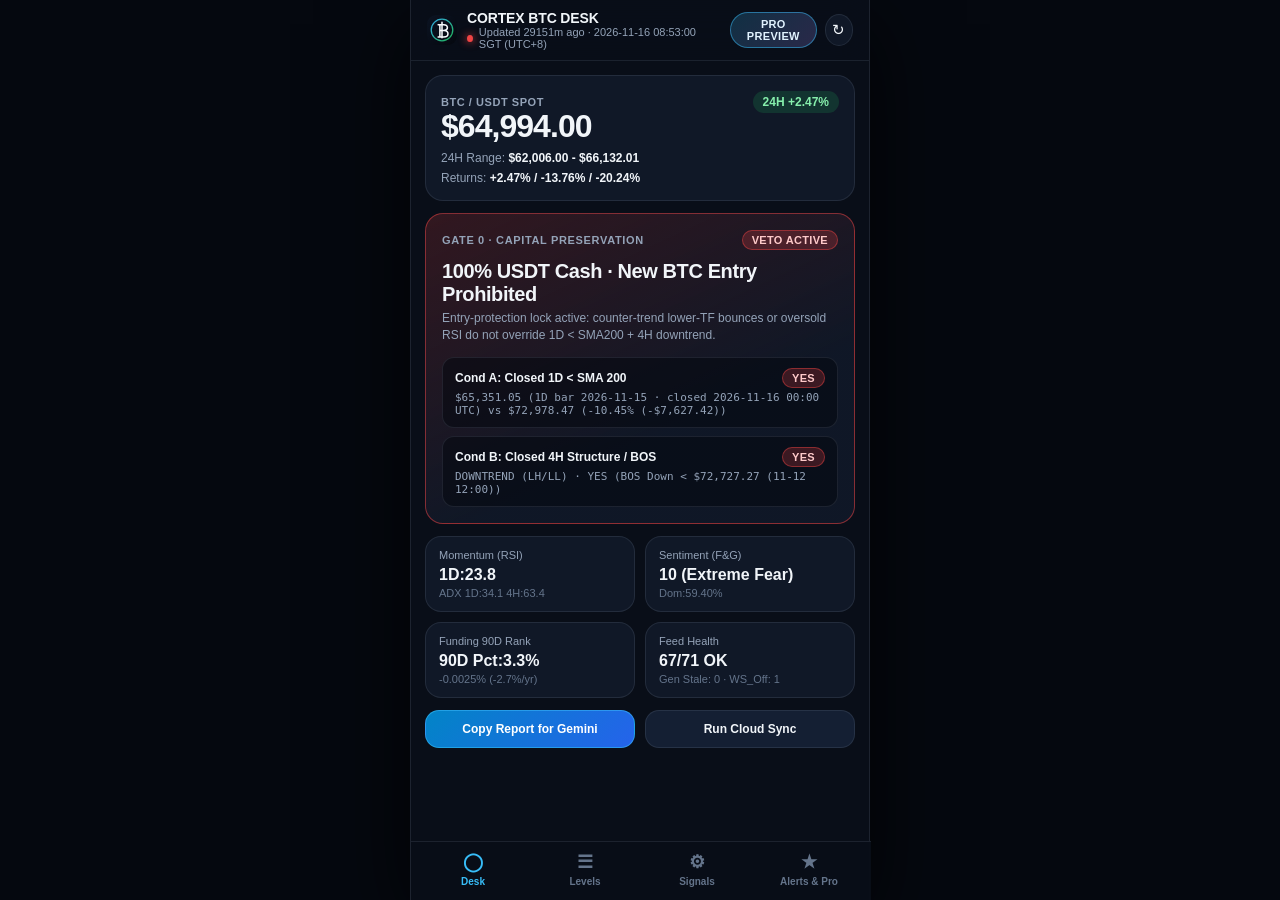
==== docs/app/index.html @ 7e6e9238 "feat(mobile-pwa): add CORTEX BTC DESK mobile PWA preview at /app/" ====
<!doctype html>
<html lang="en">
<head>
  <meta charset="utf-8">
  <meta name="viewport" content="width=device-width, initial-scale=1, viewport-fit=cover">
  <title>CORTEX BTC DESK — Mobile PWA</title>
  <meta name="theme-color" content="#070b12">
  <meta name="apple-mobile-web-app-capable" content="yes">
  <meta name="apple-mobile-web-app-status-bar-style" content="black-translucent">
  <meta name="apple-mobile-web-app-title" content="CORTEX BTC">
  <link rel="manifest" href="./manifest.json">
  <link rel="icon" type="image/svg+xml" href="./icon.svg">
  <link rel="apple-touch-icon" href="./icon.svg">
  <link rel="stylesheet" href="./styles.css">
</head>
<body>
  <div class="phone-shell">
    <header class="app-header">
      <div class="brand-wrap">
        <img class="brand-logo" src="./icon.svg" alt="CORTEX BTC">
        <div>
          <div class="brand-title">CORTEX BTC DESK</div>
          <div class="brand-sub">
            <span id="hdr-live-dot" class="live-dot"></span>
            <span id="hdr-age-text">Connecting to live snapshot…</span>
          </div>
        </div>
      </div>
      <div class="header-actions">
        <button id="tier-toggle-btn" class="tier-toggle is-pro" type="button" title="Toggle Free vs Pro UX">PRO PREVIEW</button>
        <button id="refresh-btn" class="icon-btn" type="button" aria-label="Refresh Snapshot">&#8635;</button>
      </div>
    </header>

    <main class="app-main">
      <section id="tab-desk" class="tab-view is-active"></section>
      <section id="tab-levels" class="tab-view"></section>
      <section id="tab-signals" class="tab-view"></section>
      <section id="tab-pro" class="tab-view"></section>
    </main>

    <nav class="bottom-nav" aria-label="Primary Navigation">
      <button class="nav-btn is-active" data-tab="desk" type="button">
        <span class="nav-ico">&#9711;</span>
        <span>Desk</span>
      </button>
      <button class="nav-btn" data-tab="levels" type="button">
        <span class="nav-ico">&#9776;</span>
        <span>Levels</span>
      </button>
      <button class="nav-btn" data-tab="signals" type="button">
        <span class="nav-ico">&#9881;</span>
        <span>Signals</span>
      </button>
      <button class="nav-btn" data-tab="pro" type="button">
        <span class="nav-ico">&#9733;</span>
        <span>Alerts &amp; Pro</span>
      </button>
    </nav>
  </div>

  <div id="paywall-modal" class="modal-backdrop" role="dialog" aria-modal="true" aria-label="CORTEX Pro Upgrade">
    <div class="paywall-sheet">
      <div class="sheet-handle"></div>
      <div style="display:flex;justify-content:space-between;align-items:center;">
        <span class="pill pill-cyan">CORTEX BTC PRO</span>
        <button id="close-paywall-btn" class="icon-btn" type="button" aria-label="Close">&times;</button>
      </div>
      <h2 style="margin:10px 0 4px;font-size:20px;">Institutional Spot Discipline</h2>
      <div style="font-size:12px;color:var(--muted);line-height:1.45;">
        Full 71-metric telemetry, 500-bar S/R zones, 6-tier liquidation pools, USD event alerts, and instant Veto flip notifications.
      </div>
      <div class="plan-cards">
        <button class="plan-box is-selected" data-plan="annual" type="button">
          <div style="font-size:10px;color:var(--cyan);font-weight:800;">BEST VALUE · SAVE 35%</div>
          <div style="font-size:17px;font-weight:800;margin:4px 0;">$149 / yr</div>
          <div style="font-size:11px;color:var(--muted);">7-day free trial</div>
        </button>
        <button class="plan-box" data-plan="monthly" type="button">
          <div style="font-size:10px;color:var(--muted);font-weight:800;">FLEXIBLE</div>
          <div style="font-size:17px;font-weight:800;margin:4px 0;">$19 / mo</div>
          <div style="font-size:11px;color:var(--muted);">Cancel anytime</div>
        </button>
      </div>
      <button id="demo-subscribe-btn" class="btn btn-primary" type="button" style="width:100%;padding:13px;">Start 7-Day Free Trial (Demo)</button>
      <div style="font-size:10px;color:var(--dim);text-align:center;margin-top:8px;">
        Prototype preview of App Store / Google Play RevenueCat sheet · Analytics only, not financial advice.
      </div>
    </div>
  </div>

  <div id="toast" class="toast"></div>
  <script src="./app.js"></script>
</body>
</html>
---- docs/app/styles.css ----
:root {
  --bg: #05080f;
  --shell: #090e18;
  --card: #101827;
  --card-2: #141f33;
  --border: rgba(148, 163, 184, 0.14);
  --text: #f1f5f9;
  --muted: #94a3b8;
  --dim: #64748b;
  --cyan: #38bdf8;
  --green: #22c55e;
  --amber: #f59e0b;
  --red: #ef4444;
  --violet: #a78bfa;
  --font-sans: -apple-system, BlinkMacSystemFont, "SF Pro Display", "Segoe UI", Inter, Roboto, sans-serif;
  --font-mono: "SF Mono", ui-monospace, Menlo, Consolas, monospace;
}

* {
  box-sizing: border-box;
  -webkit-tap-highlight-color: transparent;
}

html, body {
  margin: 0;
  padding: 0;
  background: var(--bg);
  color: var(--text);
  font-family: var(--font-sans);
  min-height: 100dvh;
}

body {
  display: flex;
  justify-content: center;
}

.phone-shell {
  width: 100%;
  max-width: 460px;
  min-height: 100dvh;
  background: var(--shell);
  display: flex;
  flex-direction: column;
  position: relative;
  border-left: 1px solid var(--border);
  border-right: 1px solid var(--border);
  box-shadow: 0 24px 80px rgba(0, 0, 0, 0.75);
}

@media (max-width: 500px) {
  .phone-shell {
    max-width: 100%;
    border: none;
    box-shadow: none;
  }
}

.app-header {
  position: sticky;
  top: 0;
  z-index: 30;
  background: rgba(9, 14, 24, 0.88);
  backdrop-filter: blur(18px);
  -webkit-backdrop-filter: blur(18px);
  border-bottom: 1px solid var(--border);
  padding: calc(10px + env(safe-area-inset-top, 0px)) 16px 10px;
  display: flex;
  align-items: center;
  justify-content: space-between;
  gap: 10px;
}

.brand-wrap {
  display: flex;
  align-items: center;
  gap: 10px;
  min-width: 0;
}

.brand-logo {
  width: 30px;
  height: 30px;
  border-radius: 9px;
  flex-shrink: 0;
}

.brand-title {
  font-size: 14px;
  font-weight: 700;
  letter-spacing: -0.01em;
}

.brand-sub {
  font-size: 11px;
  color: var(--muted);
  display: flex;
  align-items: center;
  gap: 6px;
}

.live-dot {
  width: 7px;
  height: 7px;
  border-radius: 50%;
  background: var(--green);
  box-shadow: 0 0 8px var(--green);
  display: inline-block;
}

.live-dot.warn { background: var(--amber); box-shadow: 0 0 8px var(--amber); }
.live-dot.stale { background: var(--red); box-shadow: 0 0 8px var(--red); }

.header-actions {
  display: flex;
  align-items: center;
  gap: 8px;
}

.tier-toggle {
  border: 1px solid var(--border);
  background: var(--card);
  color: var(--muted);
  font-size: 11px;
  font-weight: 700;
  padding: 5px 10px;
  border-radius: 999px;
  cursor: pointer;
  letter-spacing: 0.03em;
}

.tier-toggle.is-pro {
  background: linear-gradient(135deg, rgba(56, 189, 248, 0.2), rgba(167, 139, 250, 0.22));
  border-color: rgba(56, 189, 248, 0.5);
  color: #e0f2fe;
}

.icon-btn {
  width: 32px;
  height: 32px;
  border-radius: 50%;
  border: 1px solid var(--border);
  background: var(--card);
  color: var(--text);
  display: inline-flex;
  align-items: center;
  justify-content: center;
  cursor: pointer;
  font-size: 15px;
}

.icon-btn.spinning {
  animation: spin 0.8s linear infinite;
}

@keyframes spin {
  to { transform: rotate(360deg); }
}

.app-main {
  flex: 1;
  padding: 14px 14px calc(88px + env(safe-area-inset-bottom, 0px));
  display: flex;
  flex-direction: column;
  gap: 12px;
}

.tab-view {
  display: none;
  flex-direction: column;
  gap: 12px;
}

.tab-view.is-active {
  display: flex;
}

.card {
  background: var(--card);
  border: 1px solid var(--border);
  border-radius: 18px;
  padding: 15px;
  position: relative;
  overflow: hidden;
}

.card-title {
  font-size: 11px;
  font-weight: 700;
  letter-spacing: 0.06em;
  text-transform: uppercase;
  color: var(--muted);
  margin: 0 0 10px;
  display: flex;
  align-items: center;
  justify-content: space-between;
}

.hero-price-row {
  display: flex;
  align-items: baseline;
  justify-content: space-between;
  gap: 8px;
}

.hero-price {
  font-size: 32px;
  font-weight: 800;
  letter-spacing: -0.03em;
  font-variant-numeric: tabular-nums;
}

.ret-pill {
  font-size: 12px;
  font-weight: 700;
  padding: 4px 10px;
  border-radius: 999px;
  font-variant-numeric: tabular-nums;
}

.ret-pos { background: rgba(34, 197, 94, 0.16); color: #86efac; }
.ret-neg { background: rgba(239, 68, 68, 0.16); color: #fca5a5; }

.hero-meta {
  margin-top: 6px;
  font-size: 12px;
  color: var(--muted);
  display: flex;
  justify-content: space-between;
  flex-wrap: wrap;
  gap: 6px;
}

/* Veto Hero Card */
.veto-card {
  border-radius: 18px;
  padding: 16px;
  border: 1px solid;
}

.veto-card.is-active {
  background: linear-gradient(155deg, rgba(239, 68, 68, 0.18), rgba(16, 24, 39, 0.96) 65%);
  border-color: rgba(239, 68, 68, 0.52);
}

.veto-card.is-inactive {
  background: linear-gradient(155deg, rgba(34, 197, 94, 0.16), rgba(16, 24, 39, 0.96) 65%);
  border-color: rgba(34, 197, 94, 0.45);
}

.veto-card.is-undetermined {
  background: linear-gradient(155deg, rgba(245, 158, 11, 0.16), rgba(16, 24, 39, 0.96) 65%);
  border-color: rgba(245, 158, 11, 0.45);
}

.veto-top {
  display: flex;
  justify-content: space-between;
  align-items: center;
  gap: 10px;
}

.veto-eyebrow {
  font-size: 11px;
  font-weight: 700;
  letter-spacing: 0.06em;
  text-transform: uppercase;
  color: var(--muted);
}

.pill {
  display: inline-flex;
  align-items: center;
  gap: 5px;
  padding: 3px 9px;
  border-radius: 999px;
  font-size: 11px;
  font-weight: 700;
  letter-spacing: 0.03em;
}

.pill-red { background: rgba(239, 68, 68, 0.22); color: #fecaca; border: 1px solid rgba(239, 68, 68, 0.45); }
.pill-green { background: rgba(34, 197, 94, 0.2); color: #bbf7d0; border: 1px solid rgba(34, 197, 94, 0.4); }
.pill-amber { background: rgba(245, 158, 11, 0.2); color: #fde68a; border: 1px solid rgba(245, 158, 11, 0.4); }
.pill-cyan { background: rgba(56, 189, 248, 0.18); color: #bae6fd; border: 1px solid rgba(56, 189, 248, 0.4); }
.pill-muted { background: rgba(148, 163, 184, 0.14); color: var(--muted); border: 1px solid var(--border); }

.veto-headline {
  margin: 10px 0 4px;
  font-size: 20px;
  font-weight: 800;
  letter-spacing: -0.02em;
}

.veto-sub {
  font-size: 12px;
  color: var(--muted);
  line-height: 1.45;
  margin-bottom: 12px;
}

.cond-list {
  display: flex;
  flex-direction: column;
  gap: 8px;
}

.cond-row {
  background: rgba(5, 8, 15, 0.55);
  border: 1px solid var(--border);
  border-radius: 12px;
  padding: 10px 12px;
  font-size: 12px;
}

.cond-head {
  display: flex;
  justify-content: space-between;
  align-items: center;
  font-weight: 700;
  margin-bottom: 3px;
}

.cond-detail {
  color: var(--muted);
  font-family: var(--font-mono);
  font-size: 11px;
}

.kpi-grid {
  display: grid;
  grid-template-columns: repeat(2, minmax(0, 1fr));
  gap: 10px;
}

.kpi-box {
  background: var(--card);
  border: 1px solid var(--border);
  border-radius: 16px;
  padding: 12px 13px;
}

.kpi-label {
  font-size: 11px;
  color: var(--muted);
  margin-bottom: 5px;
}

.kpi-val {
  font-size: 16px;
  font-weight: 700;
  font-variant-numeric: tabular-nums;
}

.kpi-sub {
  font-size: 11px;
  color: var(--dim);
  margin-top: 3px;
  white-space: nowrap;
  overflow: hidden;
  text-overflow: ellipsis;
}

.action-row {
  display: grid;
  grid-template-columns: 1fr 1fr;
  gap: 10px;
}

.btn {
  border: 1px solid var(--border);
  background: var(--card-2);
  color: var(--text);
  border-radius: 14px;
  padding: 11px 12px;
  font-size: 12px;
  font-weight: 700;
  text-align: center;
  text-decoration: none;
  cursor: pointer;
  display: inline-flex;
  align-items: center;
  justify-content: center;
  gap: 6px;
}

.btn-primary {
  background: linear-gradient(135deg, #0284c7, #2563eb);
  border-color: rgba(56, 189, 248, 0.55);
  color: #ffffff;
}

/* Levels & Liquidation Ladder */
.tf-cards {
  display: flex;
  flex-direction: column;
  gap: 9px;
}

.tf-card {
  background: rgba(5, 8, 15, 0.5);
  border: 1px solid var(--border);
  border-radius: 14px;
  padding: 11px 12px;
}

.tf-top {
  display: flex;
  justify-content: space-between;
  align-items: center;
  margin-bottom: 6px;
}

.tf-name {
  font-size: 13px;
  font-weight: 800;
}

.zone-line {
  font-size: 11px;
  color: var(--muted);
  margin-top: 4px;
  display: flex;
  justify-content: space-between;
  gap: 8px;
}

.zone-line code {
  font-family: var(--font-mono);
  color: var(--text);
  text-align: right;
}

.ladder-row {
  display: grid;
  grid-template-columns: 92px 1fr 64px;
  align-items: center;
  gap: 8px;
  padding: 6px 0;
  font-size: 12px;
}

.ladder-tier {
  font-weight: 700;
  font-size: 11px;
}

.ladder-bar-wrap {
  background: rgba(5, 8, 15, 0.65);
  border: 1px solid var(--border);
  border-radius: 10px;
  height: 28px;
  position: relative;
  overflow: hidden;
  display: flex;
  align-items: center;
  justify-content: space-between;
  padding: 0 9px;
}

.ladder-fill {
  position: absolute;
  top: 0;
  bottom: 0;
  left: 0;
  opacity: 0.28;
}

.ladder-fill.upper { background: var(--red); }
.ladder-fill.lower { background: var(--green); }

.ladder-px, .ladder-dist {
  position: relative;
  z-index: 1;
  font-family: var(--font-mono);
  font-size: 11px;
  font-weight: 600;
}

.ladder-pool {
  text-align: right;
  font-family: var(--font-mono);
  font-size: 11px;
  font-weight: 700;
}

.spot-divider {
  margin: 6px 0;
  padding: 5px 10px;
  border-radius: 8px;
  background: rgba(56, 189, 248, 0.14);
  border: 1px dashed rgba(56, 189, 248, 0.45);
  color: #bae6fd;
  font-size: 11px;
  font-weight: 700;
  text-align: center;
  font-family: var(--font-mono);
}

.cal-item {
  display: flex;
  justify-content: space-between;
  align-items: center;
  gap: 10px;
  padding: 10px 0;
  border-bottom: 1px solid var(--border);
}

.cal-item:last-child { border-bottom: none; padding-bottom: 0; }

/* Search & Metrics */
.search-input {
  width: 100%;
  background: var(--card);
  border: 1px solid var(--border);
  border-radius: 14px;
  padding: 11px 14px;
  color: var(--text);
  font-size: 13px;
  outline: none;
}

.search-input:focus {
  border-color: var(--cyan);
}

.chip-scroll {
  display: flex;
  gap: 7px;
  overflow-x: auto;
  padding-bottom: 2px;
  scrollbar-width: none;
}

.chip-scroll::-webkit-scrollbar { display: none; }

.chip {
  white-space: nowrap;
  padding: 6px 12px;
  border-radius: 999px;
  border: 1px solid var(--border);
  background: var(--card);
  color: var(--muted);
  font-size: 11px;
  font-weight: 700;
  cursor: pointer;
}

.chip.is-active {
  background: rgba(56, 189, 248, 0.18);
  border-color: var(--cyan);
  color: #f0f9ff;
}

.metric-item {
  padding: 10px 0;
  border-bottom: 1px solid var(--border);
}

.metric-item:last-child { border-bottom: none; padding-bottom: 0; }

.metric-top {
  display: flex;
  justify-content: space-between;
  align-items: center;
  gap: 8px;
  margin-bottom: 4px;
}

.metric-name {
  font-size: 12px;
  font-weight: 600;
}

.metric-val {
  font-family: var(--font-mono);
  font-size: 11px;
  color: #cbd5e1;
  word-break: break-word;
}

/* Pro Gate Blur */
.pro-locked-wrap {
  position: relative;
}

.pro-locked-wrap.is-locked > .pro-blur-target {
  filter: blur(6px);
  pointer-events: none;
  user-select: none;
  opacity: 0.45;
}

.pro-lock-overlay {
  display: none;
}

.pro-locked-wrap.is-locked > .pro-lock-overlay {
  position: absolute;
  inset: 0;
  display: flex;
  flex-direction: column;
  align-items: center;
  justify-content: center;
  text-align: center;
  padding: 18px;
  background: rgba(9, 14, 24, 0.45);
  z-index: 5;
}

.alert-sim {
  display: flex;
  gap: 10px;
  align-items: flex-start;
  background: rgba(5, 8, 15, 0.6);
  border: 1px solid var(--border);
  border-radius: 14px;
  padding: 11px;
  margin-bottom: 8px;
}

.alert-sim:last-child { margin-bottom: 0; }

/* Bottom Nav */
.bottom-nav {
  position: fixed;
  bottom: 0;
  width: 100%;
  max-width: 460px;
  background: rgba(9, 14, 24, 0.94);
  backdrop-filter: blur(20px);
  -webkit-backdrop-filter: blur(20px);
  border-top: 1px solid var(--border);
  display: grid;
  grid-template-columns: repeat(4, 1fr);
  padding: 7px 6px calc(9px + env(safe-area-inset-bottom, 0px));
  z-index: 40;
}

.nav-btn {
  background: none;
  border: none;
  color: var(--dim);
  display: flex;
  flex-direction: column;
  align-items: center;
  gap: 3px;
  font-size: 10px;
  font-weight: 700;
  cursor: pointer;
  padding: 4px 0;
}

.nav-btn .nav-ico { font-size: 18px; line-height: 1.1; }
.nav-btn.is-active { color: var(--cyan); }

/* Paywall Bottom Sheet Modal */
.modal-backdrop {
  position: fixed;
  inset: 0;
  background: rgba(2, 6, 23, 0.78);
  display: none;
  align-items: flex-end;
  justify-content: center;
  z-index: 80;
}

.modal-backdrop.is-open {
  display: flex;
}

.paywall-sheet {
  width: 100%;
  max-width: 460px;
  background: #0f172a;
  border-top-left-radius: 24px;
  border-top-right-radius: 24px;
  border-top: 1px solid rgba(56, 189, 248, 0.45);
  padding: 18px 18px calc(24px + env(safe-area-inset-bottom, 0px));
  box-shadow: 0 -18px 60px rgba(0, 0, 0, 0.7);
}

.sheet-handle {
  width: 42px;
  height: 4px;
  border-radius: 99px;
  background: rgba(148, 163, 184, 0.35);
  margin: 0 auto 14px;
}

.plan-cards {
  display: grid;
  grid-template-columns: 1fr 1fr;
  gap: 10px;
  margin: 14px 0;
}

.plan-box {
  background: var(--card);
  border: 1px solid var(--border);
  border-radius: 14px;
  padding: 12px;
  text-align: left;
  cursor: pointer;
  color: var(--text);
}

.plan-box.is-selected {
  border-color: var(--cyan);
  background: rgba(56, 189, 248, 0.14);
}

.toast {
  position: fixed;
  bottom: 84px;
  left: 50%;
  transform: translateX(-50%);
  background: #0f172a;
  border: 1px solid var(--cyan);
  color: #e0f2fe;
  padding: 8px 14px;
  border-radius: 999px;
  font-size: 12px;
  font-weight: 700;
  opacity: 0;
  pointer-events: none;
  transition: opacity 0.2s ease;
  z-index: 90;
}

.toast.show { opacity: 1; }

.disclaimer {
  font-size: 10px;
  color: var(--dim);
  line-height: 1.45;
  text-align: center;
  padding: 4px 6px 8px;
}
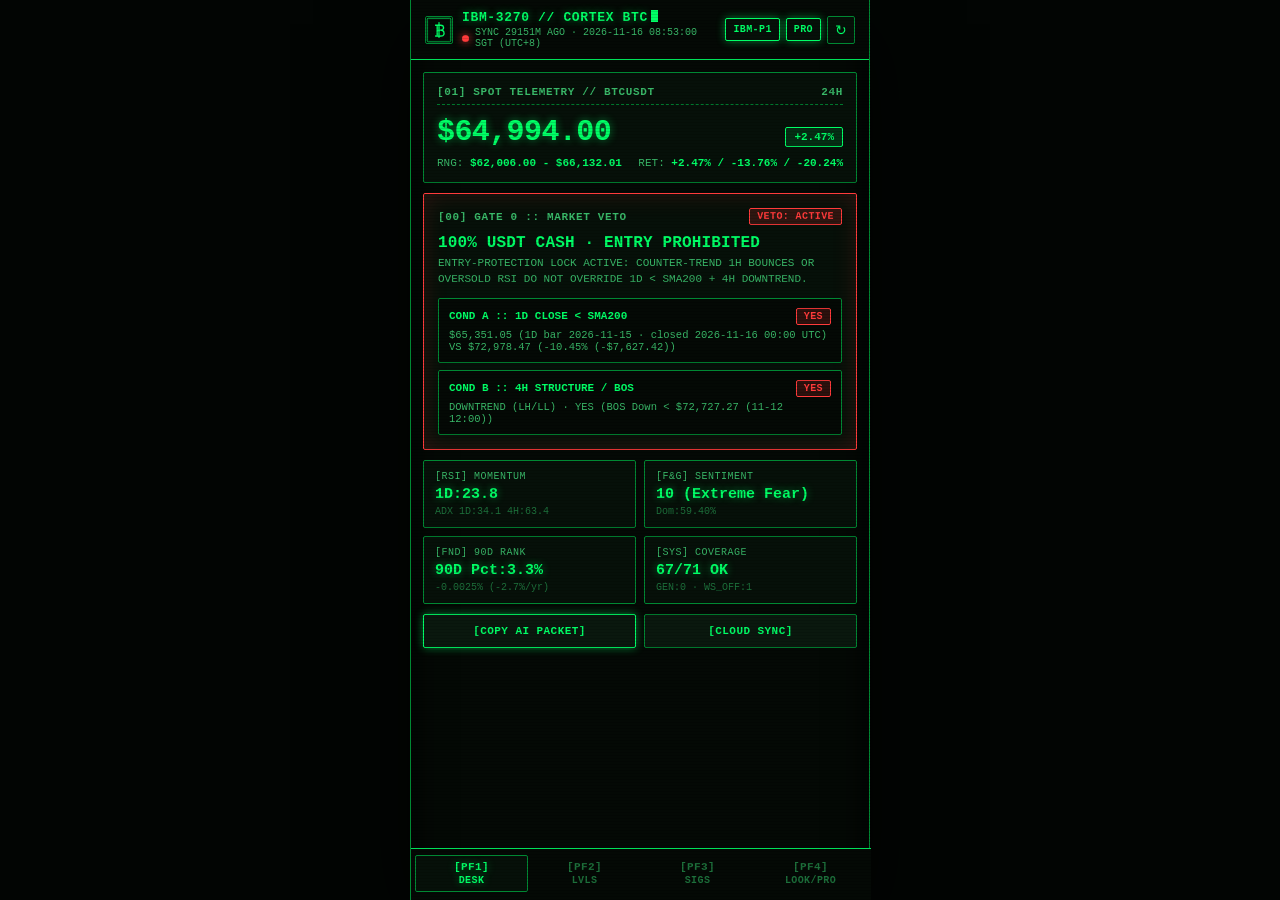
==== commit a22747db: "feat(mobile-pwa): switch default to IBM 3270 CRT look with 4-theme selector" ====
--- a/docs/app/index.html
+++ b/docs/app/index.html
@@ -3,11 +3,11 @@
 <head>
   <meta charset="utf-8">
   <meta name="viewport" content="width=device-width, initial-scale=1, viewport-fit=cover">
-  <title>CORTEX BTC DESK — Mobile PWA</title>
-  <meta name="theme-color" content="#070b12">
+  <title>IBM 3270 // CORTEX BTC DESK</title>
+  <meta id="meta-theme-color" name="theme-color" content="#040905">
   <meta name="apple-mobile-web-app-capable" content="yes">
   <meta name="apple-mobile-web-app-status-bar-style" content="black-translucent">
-  <meta name="apple-mobile-web-app-title" content="CORTEX BTC">
+  <meta name="apple-mobile-web-app-title" content="CORTEX 3270">
   <link rel="manifest" href="./manifest.json">
   <link rel="icon" type="image/svg+xml" href="./icon.svg">
   <link rel="apple-touch-icon" href="./icon.svg">
@@ -17,17 +17,18 @@
   <div class="phone-shell">
     <header class="app-header">
       <div class="brand-wrap">
-        <img class="brand-logo" src="./icon.svg" alt="CORTEX BTC">
+        <img class="brand-logo" src="./icon.svg" alt="CORTEX 3270">
         <div>
-          <div class="brand-title">CORTEX BTC DESK</div>
+          <div class="brand-title">IBM-3270 // CORTEX BTC<span class="blink-cursor"></span></div>
           <div class="brand-sub">
             <span id="hdr-live-dot" class="live-dot"></span>
-            <span id="hdr-age-text">Connecting to live snapshot…</span>
+            <span id="hdr-age-text">SYS.CONNECTING dd_latest.json…</span>
           </div>
         </div>
       </div>
       <div class="header-actions">
-        <button id="tier-toggle-btn" class="tier-toggle is-pro" type="button" title="Toggle Free vs Pro UX">PRO PREVIEW</button>
+        <button id="look-toggle-btn" class="pill-btn is-active" type="button" title="Cycle UI Look">IBM-P1</button>
+        <button id="tier-toggle-btn" class="pill-btn is-active" type="button" title="Toggle Free vs Pro UX">PRO</button>
         <button id="refresh-btn" class="icon-btn" type="button" aria-label="Refresh Snapshot">&#8635;</button>
       </div>
     </header>
@@ -41,20 +42,20 @@
 
     <nav class="bottom-nav" aria-label="Primary Navigation">
       <button class="nav-btn is-active" data-tab="desk" type="button">
-        <span class="nav-ico">&#9711;</span>
-        <span>Desk</span>
+        <span class="nav-pf">[PF1]</span>
+        <span>DESK</span>
       </button>
       <button class="nav-btn" data-tab="levels" type="button">
-        <span class="nav-ico">&#9776;</span>
-        <span>Levels</span>
+        <span class="nav-pf">[PF2]</span>
+        <span>LVLS</span>
       </button>
       <button class="nav-btn" data-tab="signals" type="button">
-        <span class="nav-ico">&#9881;</span>
-        <span>Signals</span>
+        <span class="nav-pf">[PF3]</span>
+        <span>SIGS</span>
       </button>
       <button class="nav-btn" data-tab="pro" type="button">
-        <span class="nav-ico">&#9733;</span>
-        <span>Alerts &amp; Pro</span>
+        <span class="nav-pf">[PF4]</span>
+        <span>LOOK/PRO</span>
       </button>
     </nav>
   </div>
@@ -63,28 +64,28 @@
     <div class="paywall-sheet">
       <div class="sheet-handle"></div>
       <div style="display:flex;justify-content:space-between;align-items:center;">
-        <span class="pill pill-cyan">CORTEX BTC PRO</span>
+        <span class="pill pill-cyan">CORTEX BTC PRO :: LICENSE</span>
         <button id="close-paywall-btn" class="icon-btn" type="button" aria-label="Close">&times;</button>
       </div>
-      <h2 style="margin:10px 0 4px;font-size:20px;">Institutional Spot Discipline</h2>
-      <div style="font-size:12px;color:var(--muted);line-height:1.45;">
-        Full 71-metric telemetry, 500-bar S/R zones, 6-tier liquidation pools, USD event alerts, and instant Veto flip notifications.
+      <h2 style="margin:10px 0 4px;font-size:18px;letter-spacing:0.02em;">INSTITUTIONAL SPOT DISCIPLINE</h2>
+      <div style="font-size:11.5px;color:var(--muted);line-height:1.45;">
+        Unlock full 71-metric telemetry, 500-bar S/R clusters, 6-tier liquidation pools, USD event alerts &amp; Gate 0 Veto push notifications.
       </div>
       <div class="plan-cards">
         <button class="plan-box is-selected" data-plan="annual" type="button">
-          <div style="font-size:10px;color:var(--cyan);font-weight:800;">BEST VALUE · SAVE 35%</div>
-          <div style="font-size:17px;font-weight:800;margin:4px 0;">$149 / yr</div>
-          <div style="font-size:11px;color:var(--muted);">7-day free trial</div>
+          <div style="font-size:10px;color:var(--green);font-weight:800;">ANNUAL · SAVE 35%</div>
+          <div style="font-size:16px;font-weight:800;margin:4px 0;">$149 / YR</div>
+          <div style="font-size:10.5px;color:var(--muted);">7-day free trial</div>
         </button>
         <button class="plan-box" data-plan="monthly" type="button">
-          <div style="font-size:10px;color:var(--muted);font-weight:800;">FLEXIBLE</div>
-          <div style="font-size:17px;font-weight:800;margin:4px 0;">$19 / mo</div>
-          <div style="font-size:11px;color:var(--muted);">Cancel anytime</div>
+          <div style="font-size:10px;color:var(--muted);font-weight:800;">MONTHLY</div>
+          <div style="font-size:16px;font-weight:800;margin:4px 0;">$19 / MO</div>
+          <div style="font-size:10.5px;color:var(--muted);">Cancel anytime</div>
         </button>
       </div>
-      <button id="demo-subscribe-btn" class="btn btn-primary" type="button" style="width:100%;padding:13px;">Start 7-Day Free Trial (Demo)</button>
+      <button id="demo-subscribe-btn" class="btn btn-primary" type="button" style="width:100%;padding:12px;">START 7-DAY FREE TRIAL (DEMO)</button>
       <div style="font-size:10px;color:var(--dim);text-align:center;margin-top:8px;">
-        Prototype preview of App Store / Google Play RevenueCat sheet · Analytics only, not financial advice.
+        App Store / Google Play RevenueCat preview · Analytics only, not financial advice.
       </div>
     </div>
   </div>
--- a/docs/app/styles.css
+++ b/docs/app/styles.css
@@ -1,19 +1,81 @@
+/* IBM 3270 Mainframe Default (P1 Phosphor Green) + Selectable CRT/Modern Themes */
 :root {
+  --bg: #020503;
+  --shell: #040905;
+  --card: #061009;
+  --card-2: #0a180e;
+  --border: #008833;
+  --border-bright: #00ff66;
+  --text: #00ff66;
+  --muted: #39b868;
+  --dim: #1d703b;
+  --accent: #00ff66;
+  --cyan: #00ff66;
+  --green: #00ff66;
+  --amber: #ffb000;
+  --red: #ff3b3b;
+  --glow: 0 0 8px rgba(0, 255, 102, 0.48);
+  --font-main: "SF Mono", "JetBrains Mono", "Cascadia Mono", Consolas, "Courier New", monospace;
+  --font-mono: "SF Mono", "JetBrains Mono", "Cascadia Mono", Consolas, "Courier New", monospace;
+  --radius: 2px;
+  --scan-opacity: 0.72;
+}
+
+body.theme-p3 {
+  --bg: #050300;
+  --shell: #0a0702;
+  --card: #120c03;
+  --card-2: #1c1305;
+  --border: #996600;
+  --border-bright: #ffb000;
+  --text: #ffb000;
+  --muted: #cc8c14;
+  --dim: #754e06;
+  --accent: #ffb000;
+  --cyan: #ffb000;
+  --green: #7fff5f;
+  --amber: #ffb000;
+  --red: #ff453a;
+  --glow: 0 0 8px rgba(255, 176, 0, 0.45);
+}
+
+body.theme-3279 {
+  --bg: #030407;
+  --shell: #05070c;
+  --card: #080d16;
+  --card-2: #0d1624;
+  --border: #008a99;
+  --border-bright: #00f0ff;
+  --text: #00f0ff;
+  --muted: #69c5d1;
+  --dim: #2b7380;
+  --accent: #00f0ff;
+  --cyan: #00f0ff;
+  --green: #00ff66;
+  --amber: #ffb000;
+  --red: #ff4252;
+  --glow: 0 0 7px rgba(0, 240, 255, 0.42);
+}
+
+body.theme-modern {
   --bg: #05080f;
   --shell: #090e18;
   --card: #101827;
   --card-2: #141f33;
-  --border: rgba(148, 163, 184, 0.14);
+  --border: rgba(148, 163, 184, 0.16);
+  --border-bright: #38bdf8;
   --text: #f1f5f9;
   --muted: #94a3b8;
   --dim: #64748b;
+  --accent: #38bdf8;
   --cyan: #38bdf8;
   --green: #22c55e;
   --amber: #f59e0b;
   --red: #ef4444;
-  --violet: #a78bfa;
-  --font-sans: -apple-system, BlinkMacSystemFont, "SF Pro Display", "Segoe UI", Inter, Roboto, sans-serif;
-  --font-mono: "SF Mono", ui-monospace, Menlo, Consolas, monospace;
+  --glow: none;
+  --font-main: -apple-system, BlinkMacSystemFont, "SF Pro Display", "Segoe UI", Inter, Roboto, sans-serif;
+  --radius: 16px;
+  --scan-opacity: 0;
 }
 
 * {
@@ -26,7 +88,7 @@
   padding: 0;
   background: var(--bg);
   color: var(--text);
-  font-family: var(--font-sans);
+  font-family: var(--font-main);
   min-height: 100dvh;
 }
 
@@ -45,58 +107,96 @@
   position: relative;
   border-left: 1px solid var(--border);
   border-right: 1px solid var(--border);
-  box-shadow: 0 24px 80px rgba(0, 0, 0, 0.75);
+  box-shadow: inset 0 0 42px rgba(0, 0, 0, 0.9), 0 24px 80px rgba(0, 0, 0, 0.85);
 }
 
 @media (max-width: 500px) {
   .phone-shell {
     max-width: 100%;
-    border: none;
-    box-shadow: none;
+    border-left: none;
+    border-right: none;
   }
+}
+
+/* Subtle CRT scanline overlay (disabled automatically in theme-modern) */
+.phone-shell::before {
+  content: "";
+  position: fixed;
+  top: 0;
+  bottom: 0;
+  width: 100%;
+  max-width: 460px;
+  pointer-events: none;
+  z-index: 60;
+  opacity: var(--scan-opacity);
+  background: repeating-linear-gradient(
+    to bottom,
+    rgba(0, 0, 0, 0) 0px,
+    rgba(0, 0, 0, 0) 2px,
+    rgba(0, 0, 0, 0.34) 3px
+  );
 }
 
 .app-header {
   position: sticky;
   top: 0;
   z-index: 30;
-  background: rgba(9, 14, 24, 0.88);
-  backdrop-filter: blur(18px);
-  -webkit-backdrop-filter: blur(18px);
-  border-bottom: 1px solid var(--border);
-  padding: calc(10px + env(safe-area-inset-top, 0px)) 16px 10px;
-  display: flex;
-  align-items: center;
-  justify-content: space-between;
-  gap: 10px;
+  background: var(--shell);
+  border-bottom: 1px solid var(--border-bright);
+  padding: calc(10px + env(safe-area-inset-top, 0px)) 14px 10px;
+  display: flex;
+  align-items: center;
+  justify-content: space-between;
+  gap: 8px;
 }
 
 .brand-wrap {
   display: flex;
   align-items: center;
-  gap: 10px;
+  gap: 9px;
   min-width: 0;
 }
 
 .brand-logo {
-  width: 30px;
-  height: 30px;
-  border-radius: 9px;
+  width: 28px;
+  height: 28px;
+  border-radius: var(--radius);
+  border: 1px solid var(--border);
   flex-shrink: 0;
 }
 
 .brand-title {
-  font-size: 14px;
-  font-weight: 700;
-  letter-spacing: -0.01em;
+  font-size: 13px;
+  font-weight: 800;
+  letter-spacing: 0.05em;
+  text-shadow: var(--glow);
+  white-space: nowrap;
+}
+
+.blink-cursor {
+  display: inline-block;
+  width: 7px;
+  height: 12px;
+  background: var(--accent);
+  vertical-align: -1px;
+  margin-left: 3px;
+  animation: blink 1s steps(2, start) infinite;
+}
+
+body.theme-modern .blink-cursor { display: none; }
+
+@keyframes blink {
+  0%, 49% { opacity: 1; }
+  50%, 100% { opacity: 0; }
 }
 
 .brand-sub {
-  font-size: 11px;
+  font-size: 10px;
   color: var(--muted);
   display: flex;
   align-items: center;
   gap: 6px;
+  margin-top: 2px;
 }
 
 .live-dot {
@@ -106,6 +206,7 @@
   background: var(--green);
   box-shadow: 0 0 8px var(--green);
   display: inline-block;
+  flex-shrink: 0;
 }
 
 .live-dot.warn { background: var(--amber); box-shadow: 0 0 8px var(--amber); }
@@ -114,31 +215,34 @@
 .header-actions {
   display: flex;
   align-items: center;
-  gap: 8px;
-}
-
-.tier-toggle {
+  gap: 6px;
+  flex-shrink: 0;
+}
+
+.pill-btn {
   border: 1px solid var(--border);
   background: var(--card);
   color: var(--muted);
-  font-size: 11px;
-  font-weight: 700;
-  padding: 5px 10px;
-  border-radius: 999px;
+  font-family: var(--font-mono);
+  font-size: 10px;
+  font-weight: 800;
+  padding: 5px 7px;
+  border-radius: var(--radius);
   cursor: pointer;
-  letter-spacing: 0.03em;
-}
-
-.tier-toggle.is-pro {
-  background: linear-gradient(135deg, rgba(56, 189, 248, 0.2), rgba(167, 139, 250, 0.22));
-  border-color: rgba(56, 189, 248, 0.5);
-  color: #e0f2fe;
+  letter-spacing: 0.04em;
+  text-transform: uppercase;
+}
+
+.pill-btn.is-active {
+  border-color: var(--border-bright);
+  color: var(--text);
+  box-shadow: var(--glow);
 }
 
 .icon-btn {
-  width: 32px;
-  height: 32px;
-  border-radius: 50%;
+  width: 28px;
+  height: 28px;
+  border-radius: var(--radius);
   border: 1px solid var(--border);
   background: var(--card);
   color: var(--text);
@@ -146,7 +250,7 @@
   align-items: center;
   justify-content: center;
   cursor: pointer;
-  font-size: 15px;
+  font-size: 14px;
 }
 
 .icon-btn.spinning {
@@ -159,16 +263,16 @@
 
 .app-main {
   flex: 1;
-  padding: 14px 14px calc(88px + env(safe-area-inset-bottom, 0px));
+  padding: 12px 12px calc(84px + env(safe-area-inset-bottom, 0px));
   display: flex;
   flex-direction: column;
-  gap: 12px;
+  gap: 10px;
 }
 
 .tab-view {
   display: none;
   flex-direction: column;
-  gap: 12px;
+  gap: 10px;
 }
 
 .tab-view.is-active {
@@ -178,22 +282,25 @@
 .card {
   background: var(--card);
   border: 1px solid var(--border);
-  border-radius: 18px;
-  padding: 15px;
+  border-radius: var(--radius);
+  padding: 13px;
   position: relative;
   overflow: hidden;
 }
 
 .card-title {
   font-size: 11px;
-  font-weight: 700;
+  font-weight: 800;
   letter-spacing: 0.06em;
   text-transform: uppercase;
   color: var(--muted);
   margin: 0 0 10px;
-  display: flex;
-  align-items: center;
-  justify-content: space-between;
+  padding-bottom: 6px;
+  border-bottom: 1px dashed var(--border);
+  display: flex;
+  align-items: center;
+  justify-content: space-between;
+  gap: 6px;
 }
 
 .hero-price-row {
@@ -204,26 +311,28 @@
 }
 
 .hero-price {
-  font-size: 32px;
-  font-weight: 800;
-  letter-spacing: -0.03em;
+  font-size: 30px;
+  font-weight: 800;
+  letter-spacing: -0.02em;
   font-variant-numeric: tabular-nums;
+  text-shadow: var(--glow);
 }
 
 .ret-pill {
-  font-size: 12px;
-  font-weight: 700;
-  padding: 4px 10px;
-  border-radius: 999px;
+  font-size: 11px;
+  font-weight: 800;
+  padding: 3px 8px;
+  border-radius: var(--radius);
   font-variant-numeric: tabular-nums;
-}
-
-.ret-pos { background: rgba(34, 197, 94, 0.16); color: #86efac; }
-.ret-neg { background: rgba(239, 68, 68, 0.16); color: #fca5a5; }
+  border: 1px solid;
+}
+
+.ret-pos { background: rgba(0, 255, 102, 0.12); color: var(--green); border-color: var(--green); }
+.ret-neg { background: rgba(255, 59, 59, 0.14); color: var(--red); border-color: var(--red); }
 
 .hero-meta {
-  margin-top: 6px;
-  font-size: 12px;
+  margin-top: 8px;
+  font-size: 11px;
   color: var(--muted);
   display: flex;
   justify-content: space-between;
@@ -231,38 +340,39 @@
   gap: 6px;
 }
 
-/* Veto Hero Card */
+/* Gate 0 Veto Frame */
 .veto-card {
-  border-radius: 18px;
-  padding: 16px;
+  border-radius: var(--radius);
+  padding: 14px;
   border: 1px solid;
+  background: var(--card);
 }
 
 .veto-card.is-active {
-  background: linear-gradient(155deg, rgba(239, 68, 68, 0.18), rgba(16, 24, 39, 0.96) 65%);
-  border-color: rgba(239, 68, 68, 0.52);
+  border-color: var(--red);
+  box-shadow: inset 0 0 24px rgba(255, 59, 59, 0.16);
 }
 
 .veto-card.is-inactive {
-  background: linear-gradient(155deg, rgba(34, 197, 94, 0.16), rgba(16, 24, 39, 0.96) 65%);
-  border-color: rgba(34, 197, 94, 0.45);
+  border-color: var(--green);
+  box-shadow: inset 0 0 24px rgba(0, 255, 102, 0.12);
 }
 
 .veto-card.is-undetermined {
-  background: linear-gradient(155deg, rgba(245, 158, 11, 0.16), rgba(16, 24, 39, 0.96) 65%);
-  border-color: rgba(245, 158, 11, 0.45);
+  border-color: var(--amber);
+  box-shadow: inset 0 0 24px rgba(255, 176, 0, 0.14);
 }
 
 .veto-top {
   display: flex;
   justify-content: space-between;
   align-items: center;
-  gap: 10px;
+  gap: 8px;
 }
 
 .veto-eyebrow {
   font-size: 11px;
-  font-weight: 700;
+  font-weight: 800;
   letter-spacing: 0.06em;
   text-transform: uppercase;
   color: var(--muted);
@@ -271,89 +381,96 @@
 .pill {
   display: inline-flex;
   align-items: center;
-  gap: 5px;
-  padding: 3px 9px;
-  border-radius: 999px;
-  font-size: 11px;
-  font-weight: 700;
-  letter-spacing: 0.03em;
-}
-
-.pill-red { background: rgba(239, 68, 68, 0.22); color: #fecaca; border: 1px solid rgba(239, 68, 68, 0.45); }
-.pill-green { background: rgba(34, 197, 94, 0.2); color: #bbf7d0; border: 1px solid rgba(34, 197, 94, 0.4); }
-.pill-amber { background: rgba(245, 158, 11, 0.2); color: #fde68a; border: 1px solid rgba(245, 158, 11, 0.4); }
-.pill-cyan { background: rgba(56, 189, 248, 0.18); color: #bae6fd; border: 1px solid rgba(56, 189, 248, 0.4); }
-.pill-muted { background: rgba(148, 163, 184, 0.14); color: var(--muted); border: 1px solid var(--border); }
+  gap: 4px;
+  padding: 2px 7px;
+  border-radius: var(--radius);
+  font-size: 10px;
+  font-weight: 800;
+  letter-spacing: 0.04em;
+  text-transform: uppercase;
+  border: 1px solid;
+}
+
+.pill-red { background: rgba(255, 59, 59, 0.16); color: var(--red); border-color: var(--red); }
+.pill-green { background: rgba(0, 255, 102, 0.14); color: var(--green); border-color: var(--green); }
+.pill-amber { background: rgba(255, 176, 0, 0.15); color: var(--amber); border-color: var(--amber); }
+.pill-cyan { background: rgba(0, 240, 255, 0.14); color: var(--cyan); border-color: var(--cyan); }
+.pill-muted { background: transparent; color: var(--muted); border-color: var(--border); }
 
 .veto-headline {
-  margin: 10px 0 4px;
-  font-size: 20px;
-  font-weight: 800;
-  letter-spacing: -0.02em;
+  margin: 9px 0 4px;
+  font-size: 16px;
+  font-weight: 800;
+  letter-spacing: 0.01em;
+  text-transform: uppercase;
 }
 
 .veto-sub {
-  font-size: 12px;
+  font-size: 11px;
   color: var(--muted);
   line-height: 1.45;
-  margin-bottom: 12px;
+  margin-bottom: 10px;
 }
 
 .cond-list {
   display: flex;
   flex-direction: column;
-  gap: 8px;
+  gap: 7px;
 }
 
 .cond-row {
-  background: rgba(5, 8, 15, 0.55);
-  border: 1px solid var(--border);
-  border-radius: 12px;
-  padding: 10px 12px;
-  font-size: 12px;
+  background: var(--shell);
+  border: 1px solid var(--border);
+  border-radius: var(--radius);
+  padding: 9px 10px;
+  font-size: 11px;
 }
 
 .cond-head {
   display: flex;
   justify-content: space-between;
   align-items: center;
-  font-weight: 700;
-  margin-bottom: 3px;
+  font-weight: 800;
+  margin-bottom: 4px;
 }
 
 .cond-detail {
   color: var(--muted);
   font-family: var(--font-mono);
-  font-size: 11px;
+  font-size: 10.5px;
+  word-break: break-word;
 }
 
 .kpi-grid {
   display: grid;
   grid-template-columns: repeat(2, minmax(0, 1fr));
-  gap: 10px;
+  gap: 8px;
 }
 
 .kpi-box {
   background: var(--card);
   border: 1px solid var(--border);
-  border-radius: 16px;
-  padding: 12px 13px;
+  border-radius: var(--radius);
+  padding: 10px 11px;
 }
 
 .kpi-label {
-  font-size: 11px;
-  color: var(--muted);
-  margin-bottom: 5px;
+  font-size: 10px;
+  color: var(--muted);
+  text-transform: uppercase;
+  letter-spacing: 0.05em;
+  margin-bottom: 4px;
 }
 
 .kpi-val {
-  font-size: 16px;
-  font-weight: 700;
+  font-size: 15px;
+  font-weight: 800;
   font-variant-numeric: tabular-nums;
+  text-shadow: var(--glow);
 }
 
 .kpi-sub {
-  font-size: 11px;
+  font-size: 10px;
   color: var(--dim);
   margin-top: 3px;
   white-space: nowrap;
@@ -364,27 +481,37 @@
 .action-row {
   display: grid;
   grid-template-columns: 1fr 1fr;
-  gap: 10px;
+  gap: 8px;
 }
 
 .btn {
   border: 1px solid var(--border);
   background: var(--card-2);
   color: var(--text);
-  border-radius: 14px;
-  padding: 11px 12px;
-  font-size: 12px;
-  font-weight: 700;
+  border-radius: var(--radius);
+  padding: 10px 10px;
+  font-family: var(--font-main);
+  font-size: 11px;
+  font-weight: 800;
+  letter-spacing: 0.04em;
+  text-transform: uppercase;
   text-align: center;
   text-decoration: none;
   cursor: pointer;
   display: inline-flex;
   align-items: center;
   justify-content: center;
-  gap: 6px;
+  gap: 5px;
 }
 
 .btn-primary {
+  border-color: var(--border-bright);
+  background: var(--card-2);
+  color: var(--text);
+  box-shadow: var(--glow);
+}
+
+body.theme-modern .btn-primary {
   background: linear-gradient(135deg, #0284c7, #2563eb);
   border-color: rgba(56, 189, 248, 0.55);
   color: #ffffff;
@@ -394,14 +521,14 @@
 .tf-cards {
   display: flex;
   flex-direction: column;
-  gap: 9px;
+  gap: 8px;
 }
 
 .tf-card {
-  background: rgba(5, 8, 15, 0.5);
-  border: 1px solid var(--border);
-  border-radius: 14px;
-  padding: 11px 12px;
+  background: var(--shell);
+  border: 1px solid var(--border);
+  border-radius: var(--radius);
+  padding: 10px;
 }
 
 .tf-top {
@@ -412,12 +539,12 @@
 }
 
 .tf-name {
-  font-size: 13px;
+  font-size: 12px;
   font-weight: 800;
 }
 
 .zone-line {
-  font-size: 11px;
+  font-size: 10.5px;
   color: var(--muted);
   margin-top: 4px;
   display: flex;
@@ -433,29 +560,29 @@
 
 .ladder-row {
   display: grid;
-  grid-template-columns: 92px 1fr 64px;
-  align-items: center;
-  gap: 8px;
-  padding: 6px 0;
-  font-size: 12px;
+  grid-template-columns: 92px 1fr 56px;
+  align-items: center;
+  gap: 7px;
+  padding: 5px 0;
+  font-size: 11px;
 }
 
 .ladder-tier {
-  font-weight: 700;
-  font-size: 11px;
+  font-weight: 800;
+  font-size: 10.5px;
 }
 
 .ladder-bar-wrap {
-  background: rgba(5, 8, 15, 0.65);
-  border: 1px solid var(--border);
-  border-radius: 10px;
-  height: 28px;
+  background: var(--shell);
+  border: 1px solid var(--border);
+  border-radius: var(--radius);
+  height: 25px;
   position: relative;
   overflow: hidden;
   display: flex;
   align-items: center;
   justify-content: space-between;
-  padding: 0 9px;
+  padding: 0 8px;
 }
 
 .ladder-fill {
@@ -463,7 +590,7 @@
   top: 0;
   bottom: 0;
   left: 0;
-  opacity: 0.28;
+  opacity: 0.25;
 }
 
 .ladder-fill.upper { background: var(--red); }
@@ -473,28 +600,28 @@
   position: relative;
   z-index: 1;
   font-family: var(--font-mono);
-  font-size: 11px;
-  font-weight: 600;
+  font-size: 10.5px;
+  font-weight: 700;
 }
 
 .ladder-pool {
   text-align: right;
   font-family: var(--font-mono);
   font-size: 11px;
-  font-weight: 700;
+  font-weight: 800;
 }
 
 .spot-divider {
   margin: 6px 0;
-  padding: 5px 10px;
-  border-radius: 8px;
-  background: rgba(56, 189, 248, 0.14);
-  border: 1px dashed rgba(56, 189, 248, 0.45);
-  color: #bae6fd;
-  font-size: 11px;
-  font-weight: 700;
+  padding: 5px 8px;
+  border-radius: var(--radius);
+  border: 1px dashed var(--border-bright);
+  color: var(--text);
+  font-size: 10.5px;
+  font-weight: 800;
   text-align: center;
   font-family: var(--font-mono);
+  text-shadow: var(--glow);
 }
 
 .cal-item {
@@ -502,8 +629,8 @@
   justify-content: space-between;
   align-items: center;
   gap: 10px;
-  padding: 10px 0;
-  border-bottom: 1px solid var(--border);
+  padding: 9px 0;
+  border-bottom: 1px dashed var(--border);
 }
 
 .cal-item:last-child { border-bottom: none; padding-bottom: 0; }
@@ -511,22 +638,23 @@
 /* Search & Metrics */
 .search-input {
   width: 100%;
-  background: var(--card);
-  border: 1px solid var(--border);
-  border-radius: 14px;
-  padding: 11px 14px;
-  color: var(--text);
-  font-size: 13px;
+  background: var(--shell);
+  border: 1px solid var(--border);
+  border-radius: var(--radius);
+  padding: 10px 12px;
+  color: var(--text);
+  font-family: var(--font-main);
+  font-size: 12px;
   outline: none;
 }
 
 .search-input:focus {
-  border-color: var(--cyan);
+  border-color: var(--border-bright);
 }
 
 .chip-scroll {
   display: flex;
-  gap: 7px;
+  gap: 6px;
   overflow-x: auto;
   padding-bottom: 2px;
   scrollbar-width: none;
@@ -536,65 +664,60 @@
 
 .chip {
   white-space: nowrap;
-  padding: 6px 12px;
-  border-radius: 999px;
+  padding: 5px 10px;
+  border-radius: var(--radius);
   border: 1px solid var(--border);
   background: var(--card);
   color: var(--muted);
-  font-size: 11px;
+  font-family: var(--font-main);
+  font-size: 10.5px;
+  font-weight: 800;
+  cursor: pointer;
+}
+
+.chip.is-active {
+  border-color: var(--border-bright);
+  color: var(--text);
+  background: var(--card-2);
+  box-shadow: var(--glow);
+}
+
+.metric-item {
+  padding: 9px 0;
+  border-bottom: 1px dashed var(--border);
+}
+
+.metric-item:last-child { border-bottom: none; padding-bottom: 0; }
+
+.metric-top {
+  display: flex;
+  justify-content: space-between;
+  align-items: center;
+  gap: 8px;
+  margin-bottom: 4px;
+}
+
+.metric-name {
+  font-size: 11.5px;
   font-weight: 700;
-  cursor: pointer;
-}
-
-.chip.is-active {
-  background: rgba(56, 189, 248, 0.18);
-  border-color: var(--cyan);
-  color: #f0f9ff;
-}
-
-.metric-item {
-  padding: 10px 0;
-  border-bottom: 1px solid var(--border);
-}
-
-.metric-item:last-child { border-bottom: none; padding-bottom: 0; }
-
-.metric-top {
-  display: flex;
-  justify-content: space-between;
-  align-items: center;
-  gap: 8px;
-  margin-bottom: 4px;
-}
-
-.metric-name {
-  font-size: 12px;
-  font-weight: 600;
 }
 
 .metric-val {
   font-family: var(--font-mono);
-  font-size: 11px;
-  color: #cbd5e1;
+  font-size: 10.5px;
+  color: var(--muted);
   word-break: break-word;
 }
 
 /* Pro Gate Blur */
-.pro-locked-wrap {
-  position: relative;
-}
-
+.pro-locked-wrap { position: relative; }
 .pro-locked-wrap.is-locked > .pro-blur-target {
-  filter: blur(6px);
+  filter: blur(5px);
   pointer-events: none;
   user-select: none;
-  opacity: 0.45;
-}
-
-.pro-lock-overlay {
-  display: none;
-}
-
+  opacity: 0.4;
+}
+.pro-lock-overlay { display: none; }
 .pro-locked-wrap.is-locked > .pro-lock-overlay {
   position: absolute;
   inset: 0;
@@ -604,7 +727,7 @@
   justify-content: center;
   text-align: center;
   padding: 18px;
-  background: rgba(9, 14, 24, 0.45);
+  background: rgba(4, 9, 5, 0.55);
   z-index: 5;
 }
 
@@ -612,122 +735,149 @@
   display: flex;
   gap: 10px;
   align-items: flex-start;
-  background: rgba(5, 8, 15, 0.6);
-  border: 1px solid var(--border);
-  border-radius: 14px;
-  padding: 11px;
+  background: var(--shell);
+  border: 1px solid var(--border);
+  border-radius: var(--radius);
+  padding: 10px;
   margin-bottom: 8px;
 }
-
 .alert-sim:last-child { margin-bottom: 0; }
 
-/* Bottom Nav */
+/* Look Switcher Grid */
+.look-grid {
+  display: grid;
+  grid-template-columns: 1fr 1fr;
+  gap: 8px;
+}
+
+.look-btn {
+  border: 1px solid var(--border);
+  background: var(--shell);
+  color: var(--muted);
+  border-radius: var(--radius);
+  padding: 9px 8px;
+  text-align: left;
+  cursor: pointer;
+  font-family: var(--font-main);
+}
+
+.look-btn.is-selected {
+  border-color: var(--border-bright);
+  color: var(--text);
+  background: var(--card-2);
+  box-shadow: var(--glow);
+}
+
+/* Bottom PF-Key / Tab Bar */
 .bottom-nav {
   position: fixed;
   bottom: 0;
   width: 100%;
   max-width: 460px;
-  background: rgba(9, 14, 24, 0.94);
-  backdrop-filter: blur(20px);
-  -webkit-backdrop-filter: blur(20px);
-  border-top: 1px solid var(--border);
+  background: var(--shell);
+  border-top: 1px solid var(--border-bright);
   display: grid;
   grid-template-columns: repeat(4, 1fr);
-  padding: 7px 6px calc(9px + env(safe-area-inset-bottom, 0px));
+  padding: 6px 4px calc(8px + env(safe-area-inset-bottom, 0px));
   z-index: 40;
 }
 
 .nav-btn {
   background: none;
-  border: none;
+  border: 1px solid transparent;
   color: var(--dim);
   display: flex;
   flex-direction: column;
   align-items: center;
-  gap: 3px;
+  gap: 2px;
+  font-family: var(--font-main);
   font-size: 10px;
-  font-weight: 700;
+  font-weight: 800;
+  letter-spacing: 0.04em;
   cursor: pointer;
-  padding: 4px 0;
-}
-
-.nav-btn .nav-ico { font-size: 18px; line-height: 1.1; }
-.nav-btn.is-active { color: var(--cyan); }
+  padding: 5px 2px;
+  border-radius: var(--radius);
+}
+
+.nav-btn .nav-pf { font-size: 11px; line-height: 1.1; }
+.nav-btn.is-active {
+  color: var(--text);
+  border-color: var(--border);
+  background: var(--card);
+  text-shadow: var(--glow);
+}
 
 /* Paywall Bottom Sheet Modal */
 .modal-backdrop {
   position: fixed;
   inset: 0;
-  background: rgba(2, 6, 23, 0.78);
+  background: rgba(2, 6, 4, 0.84);
   display: none;
   align-items: flex-end;
   justify-content: center;
   z-index: 80;
 }
-
-.modal-backdrop.is-open {
-  display: flex;
-}
+.modal-backdrop.is-open { display: flex; }
 
 .paywall-sheet {
   width: 100%;
   max-width: 460px;
-  background: #0f172a;
-  border-top-left-radius: 24px;
-  border-top-right-radius: 24px;
-  border-top: 1px solid rgba(56, 189, 248, 0.45);
-  padding: 18px 18px calc(24px + env(safe-area-inset-bottom, 0px));
-  box-shadow: 0 -18px 60px rgba(0, 0, 0, 0.7);
+  background: var(--card);
+  border-top-left-radius: var(--radius);
+  border-top-right-radius: var(--radius);
+  border-top: 2px solid var(--border-bright);
+  padding: 16px 16px calc(22px + env(safe-area-inset-bottom, 0px));
 }
 
 .sheet-handle {
   width: 42px;
-  height: 4px;
-  border-radius: 99px;
-  background: rgba(148, 163, 184, 0.35);
-  margin: 0 auto 14px;
+  height: 3px;
+  background: var(--border);
+  margin: 0 auto 12px;
 }
 
 .plan-cards {
   display: grid;
   grid-template-columns: 1fr 1fr;
-  gap: 10px;
-  margin: 14px 0;
+  gap: 8px;
+  margin: 12px 0;
 }
 
 .plan-box {
-  background: var(--card);
-  border: 1px solid var(--border);
-  border-radius: 14px;
-  padding: 12px;
+  background: var(--shell);
+  border: 1px solid var(--border);
+  border-radius: var(--radius);
+  padding: 11px;
   text-align: left;
   cursor: pointer;
   color: var(--text);
+  font-family: var(--font-main);
 }
 
 .plan-box.is-selected {
-  border-color: var(--cyan);
-  background: rgba(56, 189, 248, 0.14);
+  border-color: var(--border-bright);
+  background: var(--card-2);
+  box-shadow: var(--glow);
 }
 
 .toast {
   position: fixed;
-  bottom: 84px;
+  bottom: 82px;
   left: 50%;
   transform: translateX(-50%);
-  background: #0f172a;
-  border: 1px solid var(--cyan);
-  color: #e0f2fe;
-  padding: 8px 14px;
-  border-radius: 999px;
-  font-size: 12px;
-  font-weight: 700;
+  background: var(--card);
+  border: 1px solid var(--border-bright);
+  color: var(--text);
+  padding: 7px 13px;
+  border-radius: var(--radius);
+  font-size: 11px;
+  font-weight: 800;
   opacity: 0;
   pointer-events: none;
   transition: opacity 0.2s ease;
   z-index: 90;
-}
-
+  box-shadow: var(--glow);
+}
 .toast.show { opacity: 1; }
 
 .disclaimer {
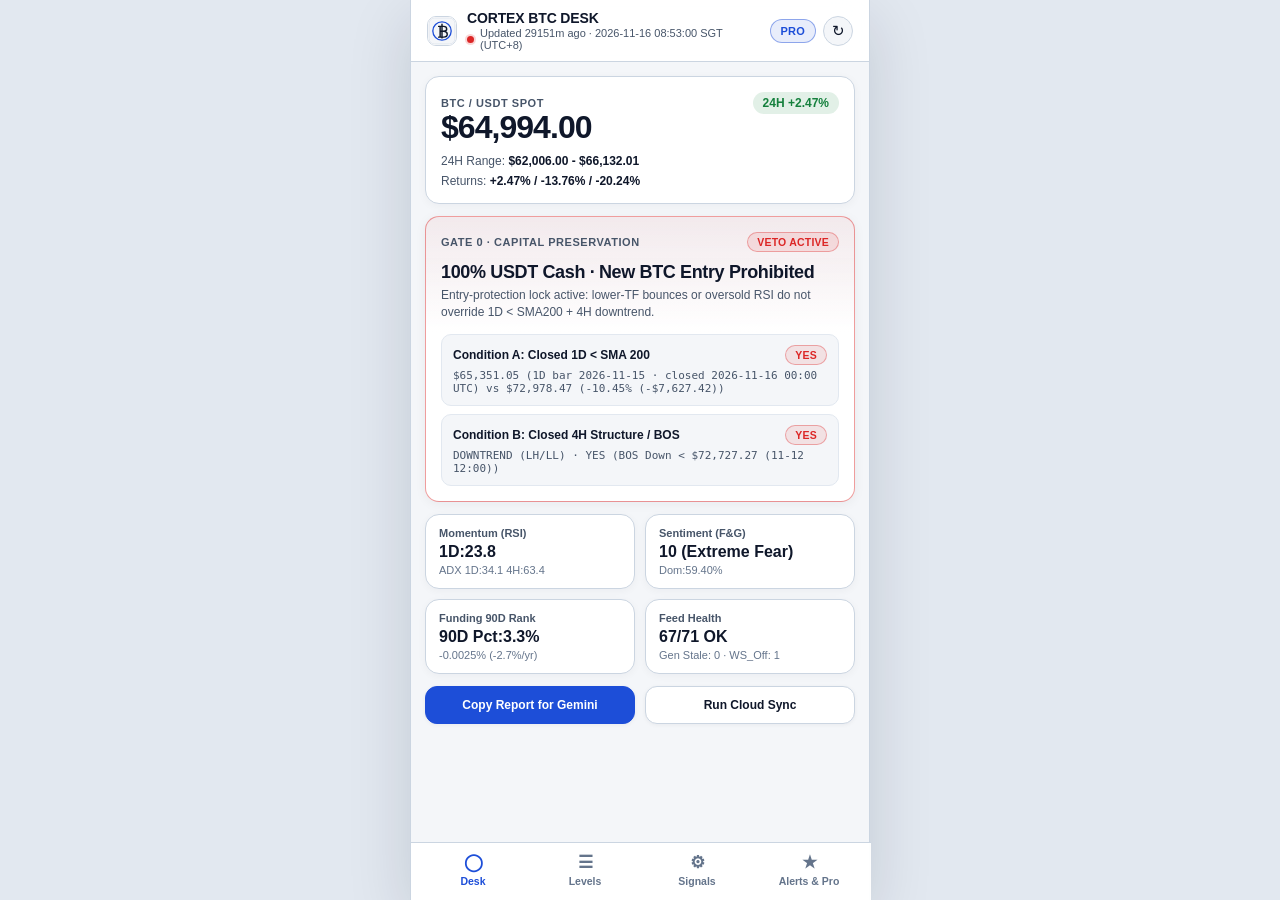
==== commit 79ac5cd7: "feat(mobile-pwa): adopt dedicated Swiss Paper Light (SWISS-LT) UI" ====
--- a/docs/app/index.html
+++ b/docs/app/index.html
@@ -3,11 +3,11 @@
 <head>
   <meta charset="utf-8">
   <meta name="viewport" content="width=device-width, initial-scale=1, viewport-fit=cover">
-  <title>IBM 3270 // CORTEX BTC DESK</title>
-  <meta id="meta-theme-color" name="theme-color" content="#040905">
+  <title>CORTEX BTC DESK</title>
+  <meta name="theme-color" content="#f4f6f9">
   <meta name="apple-mobile-web-app-capable" content="yes">
-  <meta name="apple-mobile-web-app-status-bar-style" content="black-translucent">
-  <meta name="apple-mobile-web-app-title" content="CORTEX 3270">
+  <meta name="apple-mobile-web-app-status-bar-style" content="default">
+  <meta name="apple-mobile-web-app-title" content="CORTEX BTC">
   <link rel="manifest" href="./manifest.json">
   <link rel="icon" type="image/svg+xml" href="./icon.svg">
   <link rel="apple-touch-icon" href="./icon.svg">
@@ -17,17 +17,16 @@
   <div class="phone-shell">
     <header class="app-header">
       <div class="brand-wrap">
-        <img class="brand-logo" src="./icon.svg" alt="CORTEX 3270">
+        <img class="brand-logo" src="./icon.svg" alt="CORTEX BTC">
         <div>
-          <div class="brand-title">IBM-3270 // CORTEX BTC<span class="blink-cursor"></span></div>
+          <div class="brand-title">CORTEX BTC DESK</div>
           <div class="brand-sub">
             <span id="hdr-live-dot" class="live-dot"></span>
-            <span id="hdr-age-text">SYS.CONNECTING dd_latest.json…</span>
+            <span id="hdr-age-text">Connecting to live snapshot…</span>
           </div>
         </div>
       </div>
       <div class="header-actions">
-        <button id="look-toggle-btn" class="pill-btn is-active" type="button" title="Cycle UI Look">IBM-P1</button>
         <button id="tier-toggle-btn" class="pill-btn is-active" type="button" title="Toggle Free vs Pro UX">PRO</button>
         <button id="refresh-btn" class="icon-btn" type="button" aria-label="Refresh Snapshot">&#8635;</button>
       </div>
@@ -42,20 +41,20 @@
 
     <nav class="bottom-nav" aria-label="Primary Navigation">
       <button class="nav-btn is-active" data-tab="desk" type="button">
-        <span class="nav-pf">[PF1]</span>
-        <span>DESK</span>
+        <span class="nav-ico">&#9711;</span>
+        <span>Desk</span>
       </button>
       <button class="nav-btn" data-tab="levels" type="button">
-        <span class="nav-pf">[PF2]</span>
-        <span>LVLS</span>
+        <span class="nav-ico">&#9776;</span>
+        <span>Levels</span>
       </button>
       <button class="nav-btn" data-tab="signals" type="button">
-        <span class="nav-pf">[PF3]</span>
-        <span>SIGS</span>
+        <span class="nav-ico">&#9881;</span>
+        <span>Signals</span>
       </button>
       <button class="nav-btn" data-tab="pro" type="button">
-        <span class="nav-pf">[PF4]</span>
-        <span>LOOK/PRO</span>
+        <span class="nav-ico">&#9733;</span>
+        <span>Alerts &amp; Pro</span>
       </button>
     </nav>
   </div>
@@ -64,26 +63,26 @@
     <div class="paywall-sheet">
       <div class="sheet-handle"></div>
       <div style="display:flex;justify-content:space-between;align-items:center;">
-        <span class="pill pill-cyan">CORTEX BTC PRO :: LICENSE</span>
+        <span class="pill pill-blue">CORTEX BTC PRO</span>
         <button id="close-paywall-btn" class="icon-btn" type="button" aria-label="Close">&times;</button>
       </div>
-      <h2 style="margin:10px 0 4px;font-size:18px;letter-spacing:0.02em;">INSTITUTIONAL SPOT DISCIPLINE</h2>
-      <div style="font-size:11.5px;color:var(--muted);line-height:1.45;">
-        Unlock full 71-metric telemetry, 500-bar S/R clusters, 6-tier liquidation pools, USD event alerts &amp; Gate 0 Veto push notifications.
+      <h2 style="margin:10px 0 4px;font-size:20px;letter-spacing:-0.01em;">Institutional Spot Discipline</h2>
+      <div style="font-size:12.5px;color:var(--muted);line-height:1.45;">
+        Full 71-metric telemetry, 500-bar S/R zones, 6-tier liquidation pools, USD event alerts, and Gate 0 Veto flip notifications.
       </div>
       <div class="plan-cards">
         <button class="plan-box is-selected" data-plan="annual" type="button">
-          <div style="font-size:10px;color:var(--green);font-weight:800;">ANNUAL · SAVE 35%</div>
-          <div style="font-size:16px;font-weight:800;margin:4px 0;">$149 / YR</div>
-          <div style="font-size:10.5px;color:var(--muted);">7-day free trial</div>
+          <div style="font-size:10px;color:var(--accent);font-weight:800;">BEST VALUE · SAVE 35%</div>
+          <div style="font-size:17px;font-weight:800;margin:4px 0;">$149 / yr</div>
+          <div style="font-size:11px;color:var(--muted);">7-day free trial</div>
         </button>
         <button class="plan-box" data-plan="monthly" type="button">
-          <div style="font-size:10px;color:var(--muted);font-weight:800;">MONTHLY</div>
-          <div style="font-size:16px;font-weight:800;margin:4px 0;">$19 / MO</div>
-          <div style="font-size:10.5px;color:var(--muted);">Cancel anytime</div>
+          <div style="font-size:10px;color:var(--muted);font-weight:800;">FLEXIBLE</div>
+          <div style="font-size:17px;font-weight:800;margin:4px 0;">$19 / mo</div>
+          <div style="font-size:11px;color:var(--muted);">Cancel anytime</div>
         </button>
       </div>
-      <button id="demo-subscribe-btn" class="btn btn-primary" type="button" style="width:100%;padding:12px;">START 7-DAY FREE TRIAL (DEMO)</button>
+      <button id="demo-subscribe-btn" class="btn btn-primary" type="button" style="width:100%;padding:13px;">Start 7-Day Free Trial (Demo)</button>
       <div style="font-size:10px;color:var(--dim);text-align:center;margin-top:8px;">
         App Store / Google Play RevenueCat preview · Analytics only, not financial advice.
       </div>
--- a/docs/app/styles.css
+++ b/docs/app/styles.css
@@ -1,81 +1,21 @@
-/* IBM 3270 Mainframe Default (P1 Phosphor Green) + Selectable CRT/Modern Themes */
+/* SWISS PAPER LIGHT (SWISS-LT) — Dedicated Institutional Light UI */
 :root {
-  --bg: #020503;
-  --shell: #040905;
-  --card: #061009;
-  --card-2: #0a180e;
-  --border: #008833;
-  --border-bright: #00ff66;
-  --text: #00ff66;
-  --muted: #39b868;
-  --dim: #1d703b;
-  --accent: #00ff66;
-  --cyan: #00ff66;
-  --green: #00ff66;
-  --amber: #ffb000;
-  --red: #ff3b3b;
-  --glow: 0 0 8px rgba(0, 255, 102, 0.48);
-  --font-main: "SF Mono", "JetBrains Mono", "Cascadia Mono", Consolas, "Courier New", monospace;
-  --font-mono: "SF Mono", "JetBrains Mono", "Cascadia Mono", Consolas, "Courier New", monospace;
-  --radius: 2px;
-  --scan-opacity: 0.72;
-}
-
-body.theme-p3 {
-  --bg: #050300;
-  --shell: #0a0702;
-  --card: #120c03;
-  --card-2: #1c1305;
-  --border: #996600;
-  --border-bright: #ffb000;
-  --text: #ffb000;
-  --muted: #cc8c14;
-  --dim: #754e06;
-  --accent: #ffb000;
-  --cyan: #ffb000;
-  --green: #7fff5f;
-  --amber: #ffb000;
-  --red: #ff453a;
-  --glow: 0 0 8px rgba(255, 176, 0, 0.45);
-}
-
-body.theme-3279 {
-  --bg: #030407;
-  --shell: #05070c;
-  --card: #080d16;
-  --card-2: #0d1624;
-  --border: #008a99;
-  --border-bright: #00f0ff;
-  --text: #00f0ff;
-  --muted: #69c5d1;
-  --dim: #2b7380;
-  --accent: #00f0ff;
-  --cyan: #00f0ff;
-  --green: #00ff66;
-  --amber: #ffb000;
-  --red: #ff4252;
-  --glow: 0 0 7px rgba(0, 240, 255, 0.42);
-}
-
-body.theme-modern {
-  --bg: #05080f;
-  --shell: #090e18;
-  --card: #101827;
-  --card-2: #141f33;
-  --border: rgba(148, 163, 184, 0.16);
-  --border-bright: #38bdf8;
-  --text: #f1f5f9;
-  --muted: #94a3b8;
+  --bg: #e2e8f0;
+  --shell: #f4f6f9;
+  --card: #ffffff;
+  --card-2: #edf2f7;
+  --border: #cbd5e1;
+  --border-bright: #1d4ed8;
+  --text: #0f172a;
+  --muted: #475569;
   --dim: #64748b;
-  --accent: #38bdf8;
-  --cyan: #38bdf8;
-  --green: #22c55e;
-  --amber: #f59e0b;
-  --red: #ef4444;
-  --glow: none;
+  --accent: #1d4ed8;
+  --green: #15803d;
+  --amber: #b45309;
+  --red: #dc2626;
   --font-main: -apple-system, BlinkMacSystemFont, "SF Pro Display", "Segoe UI", Inter, Roboto, sans-serif;
-  --radius: 16px;
-  --scan-opacity: 0;
+  --font-mono: "SF Mono", "JetBrains Mono", "Cascadia Mono", Consolas, monospace;
+  --radius: 14px;
 }
 
 * {
@@ -107,7 +47,7 @@
   position: relative;
   border-left: 1px solid var(--border);
   border-right: 1px solid var(--border);
-  box-shadow: inset 0 0 42px rgba(0, 0, 0, 0.9), 0 24px 80px rgba(0, 0, 0, 0.85);
+  box-shadow: 0 20px 60px rgba(15, 23, 42, 0.14);
 }
 
 @media (max-width: 500px) {
@@ -115,88 +55,55 @@
     max-width: 100%;
     border-left: none;
     border-right: none;
+    box-shadow: none;
   }
-}
-
-/* Subtle CRT scanline overlay (disabled automatically in theme-modern) */
-.phone-shell::before {
-  content: "";
-  position: fixed;
-  top: 0;
-  bottom: 0;
-  width: 100%;
-  max-width: 460px;
-  pointer-events: none;
-  z-index: 60;
-  opacity: var(--scan-opacity);
-  background: repeating-linear-gradient(
-    to bottom,
-    rgba(0, 0, 0, 0) 0px,
-    rgba(0, 0, 0, 0) 2px,
-    rgba(0, 0, 0, 0.34) 3px
-  );
 }
 
 .app-header {
   position: sticky;
   top: 0;
   z-index: 30;
-  background: var(--shell);
-  border-bottom: 1px solid var(--border-bright);
-  padding: calc(10px + env(safe-area-inset-top, 0px)) 14px 10px;
-  display: flex;
-  align-items: center;
-  justify-content: space-between;
-  gap: 8px;
+  background: rgba(255, 255, 255, 0.92);
+  backdrop-filter: blur(16px);
+  -webkit-backdrop-filter: blur(16px);
+  border-bottom: 1px solid var(--border);
+  padding: calc(10px + env(safe-area-inset-top, 0px)) 16px 10px;
+  display: flex;
+  align-items: center;
+  justify-content: space-between;
+  gap: 10px;
 }
 
 .brand-wrap {
   display: flex;
   align-items: center;
-  gap: 9px;
+  gap: 10px;
   min-width: 0;
 }
 
 .brand-logo {
-  width: 28px;
-  height: 28px;
-  border-radius: var(--radius);
+  width: 30px;
+  height: 30px;
+  border-radius: 9px;
   border: 1px solid var(--border);
   flex-shrink: 0;
 }
 
 .brand-title {
-  font-size: 13px;
+  font-size: 14px;
   font-weight: 800;
-  letter-spacing: 0.05em;
-  text-shadow: var(--glow);
+  letter-spacing: -0.01em;
+  color: var(--text);
   white-space: nowrap;
 }
 
-.blink-cursor {
-  display: inline-block;
-  width: 7px;
-  height: 12px;
-  background: var(--accent);
-  vertical-align: -1px;
-  margin-left: 3px;
-  animation: blink 1s steps(2, start) infinite;
-}
-
-body.theme-modern .blink-cursor { display: none; }
-
-@keyframes blink {
-  0%, 49% { opacity: 1; }
-  50%, 100% { opacity: 0; }
-}
-
 .brand-sub {
-  font-size: 10px;
+  font-size: 11px;
   color: var(--muted);
   display: flex;
   align-items: center;
   gap: 6px;
-  margin-top: 2px;
+  margin-top: 1px;
 }
 
 .live-dot {
@@ -204,53 +111,59 @@
   height: 7px;
   border-radius: 50%;
   background: var(--green);
-  box-shadow: 0 0 8px var(--green);
+  box-shadow: 0 0 0 2px rgba(21, 128, 61, 0.18);
   display: inline-block;
   flex-shrink: 0;
 }
 
-.live-dot.warn { background: var(--amber); box-shadow: 0 0 8px var(--amber); }
-.live-dot.stale { background: var(--red); box-shadow: 0 0 8px var(--red); }
+.live-dot.warn {
+  background: var(--amber);
+  box-shadow: 0 0 0 2px rgba(180, 83, 9, 0.18);
+}
+
+.live-dot.stale {
+  background: var(--red);
+  box-shadow: 0 0 0 2px rgba(220, 38, 38, 0.18);
+}
 
 .header-actions {
   display: flex;
   align-items: center;
-  gap: 6px;
+  gap: 7px;
   flex-shrink: 0;
 }
 
 .pill-btn {
   border: 1px solid var(--border);
-  background: var(--card);
-  color: var(--muted);
-  font-family: var(--font-mono);
-  font-size: 10px;
-  font-weight: 800;
-  padding: 5px 7px;
-  border-radius: var(--radius);
+  background: var(--shell);
+  color: var(--muted);
+  font-family: var(--font-main);
+  font-size: 11px;
+  font-weight: 700;
+  padding: 5px 10px;
+  border-radius: 999px;
   cursor: pointer;
-  letter-spacing: 0.04em;
-  text-transform: uppercase;
+  letter-spacing: 0.02em;
 }
 
 .pill-btn.is-active {
-  border-color: var(--border-bright);
-  color: var(--text);
-  box-shadow: var(--glow);
+  background: rgba(29, 78, 216, 0.1);
+  border-color: rgba(29, 78, 216, 0.45);
+  color: var(--accent);
 }
 
 .icon-btn {
-  width: 28px;
-  height: 28px;
-  border-radius: var(--radius);
-  border: 1px solid var(--border);
-  background: var(--card);
+  width: 30px;
+  height: 30px;
+  border-radius: 50%;
+  border: 1px solid var(--border);
+  background: var(--shell);
   color: var(--text);
   display: inline-flex;
   align-items: center;
   justify-content: center;
   cursor: pointer;
-  font-size: 14px;
+  font-size: 15px;
 }
 
 .icon-btn.spinning {
@@ -263,16 +176,16 @@
 
 .app-main {
   flex: 1;
-  padding: 12px 12px calc(84px + env(safe-area-inset-bottom, 0px));
+  padding: 14px 14px calc(86px + env(safe-area-inset-bottom, 0px));
   display: flex;
   flex-direction: column;
-  gap: 10px;
+  gap: 12px;
 }
 
 .tab-view {
   display: none;
   flex-direction: column;
-  gap: 10px;
+  gap: 12px;
 }
 
 .tab-view.is-active {
@@ -283,56 +196,56 @@
   background: var(--card);
   border: 1px solid var(--border);
   border-radius: var(--radius);
-  padding: 13px;
+  padding: 15px;
   position: relative;
   overflow: hidden;
+  box-shadow: 0 2px 10px rgba(15, 23, 42, 0.04);
 }
 
 .card-title {
   font-size: 11px;
+  font-weight: 700;
+  letter-spacing: 0.05em;
+  text-transform: uppercase;
+  color: var(--muted);
+  margin: 0 0 10px;
+  padding-bottom: 8px;
+  border-bottom: 1px solid #e2e8f0;
+  display: flex;
+  align-items: center;
+  justify-content: space-between;
+  gap: 6px;
+}
+
+.hero-price-row {
+  display: flex;
+  align-items: baseline;
+  justify-content: space-between;
+  gap: 8px;
+}
+
+.hero-price {
+  font-size: 32px;
   font-weight: 800;
-  letter-spacing: 0.06em;
-  text-transform: uppercase;
-  color: var(--muted);
-  margin: 0 0 10px;
-  padding-bottom: 6px;
-  border-bottom: 1px dashed var(--border);
-  display: flex;
-  align-items: center;
-  justify-content: space-between;
-  gap: 6px;
-}
-
-.hero-price-row {
-  display: flex;
-  align-items: baseline;
-  justify-content: space-between;
-  gap: 8px;
-}
-
-.hero-price {
-  font-size: 30px;
-  font-weight: 800;
-  letter-spacing: -0.02em;
+  letter-spacing: -0.03em;
   font-variant-numeric: tabular-nums;
-  text-shadow: var(--glow);
+  color: var(--text);
 }
 
 .ret-pill {
-  font-size: 11px;
-  font-weight: 800;
-  padding: 3px 8px;
-  border-radius: var(--radius);
+  font-size: 12px;
+  font-weight: 700;
+  padding: 4px 10px;
+  border-radius: 999px;
   font-variant-numeric: tabular-nums;
-  border: 1px solid;
-}
-
-.ret-pos { background: rgba(0, 255, 102, 0.12); color: var(--green); border-color: var(--green); }
-.ret-neg { background: rgba(255, 59, 59, 0.14); color: var(--red); border-color: var(--red); }
+}
+
+.ret-pos { background: rgba(21, 128, 61, 0.12); color: var(--green); }
+.ret-neg { background: rgba(220, 38, 38, 0.12); color: var(--red); }
 
 .hero-meta {
   margin-top: 8px;
-  font-size: 11px;
+  font-size: 12px;
   color: var(--muted);
   display: flex;
   justify-content: space-between;
@@ -343,24 +256,25 @@
 /* Gate 0 Veto Frame */
 .veto-card {
   border-radius: var(--radius);
-  padding: 14px;
+  padding: 15px;
   border: 1px solid;
   background: var(--card);
+  box-shadow: 0 2px 12px rgba(15, 23, 42, 0.05);
 }
 
 .veto-card.is-active {
-  border-color: var(--red);
-  box-shadow: inset 0 0 24px rgba(255, 59, 59, 0.16);
+  border-color: rgba(220, 38, 38, 0.45);
+  background: linear-gradient(180deg, rgba(220, 38, 38, 0.06), #ffffff 42%);
 }
 
 .veto-card.is-inactive {
-  border-color: var(--green);
-  box-shadow: inset 0 0 24px rgba(0, 255, 102, 0.12);
+  border-color: rgba(21, 128, 61, 0.45);
+  background: linear-gradient(180deg, rgba(21, 128, 61, 0.06), #ffffff 42%);
 }
 
 .veto-card.is-undetermined {
-  border-color: var(--amber);
-  box-shadow: inset 0 0 24px rgba(255, 176, 0, 0.14);
+  border-color: rgba(180, 83, 9, 0.45);
+  background: linear-gradient(180deg, rgba(180, 83, 9, 0.06), #ffffff 42%);
 }
 
 .veto-top {
@@ -372,8 +286,8 @@
 
 .veto-eyebrow {
   font-size: 11px;
-  font-weight: 800;
-  letter-spacing: 0.06em;
+  font-weight: 700;
+  letter-spacing: 0.05em;
   text-transform: uppercase;
   color: var(--muted);
 }
@@ -382,95 +296,94 @@
   display: inline-flex;
   align-items: center;
   gap: 4px;
-  padding: 2px 7px;
-  border-radius: var(--radius);
-  font-size: 10px;
+  padding: 3px 9px;
+  border-radius: 999px;
+  font-size: 10.5px;
+  font-weight: 700;
+  letter-spacing: 0.02em;
+  border: 1px solid;
+}
+
+.pill-red { background: rgba(220, 38, 38, 0.1); color: var(--red); border-color: rgba(220, 38, 38, 0.35); }
+.pill-green { background: rgba(21, 128, 61, 0.1); color: var(--green); border-color: rgba(21, 128, 61, 0.35); }
+.pill-amber { background: rgba(180, 83, 9, 0.1); color: var(--amber); border-color: rgba(180, 83, 9, 0.35); }
+.pill-blue { background: rgba(29, 78, 216, 0.1); color: var(--accent); border-color: rgba(29, 78, 216, 0.35); }
+.pill-muted { background: var(--shell); color: var(--muted); border-color: var(--border); }
+
+.veto-headline {
+  margin: 10px 0 4px;
+  font-size: 18px;
   font-weight: 800;
-  letter-spacing: 0.04em;
-  text-transform: uppercase;
-  border: 1px solid;
-}
-
-.pill-red { background: rgba(255, 59, 59, 0.16); color: var(--red); border-color: var(--red); }
-.pill-green { background: rgba(0, 255, 102, 0.14); color: var(--green); border-color: var(--green); }
-.pill-amber { background: rgba(255, 176, 0, 0.15); color: var(--amber); border-color: var(--amber); }
-.pill-cyan { background: rgba(0, 240, 255, 0.14); color: var(--cyan); border-color: var(--cyan); }
-.pill-muted { background: transparent; color: var(--muted); border-color: var(--border); }
-
-.veto-headline {
-  margin: 9px 0 4px;
-  font-size: 16px;
-  font-weight: 800;
-  letter-spacing: 0.01em;
-  text-transform: uppercase;
+  letter-spacing: -0.02em;
+  color: var(--text);
 }
 
 .veto-sub {
-  font-size: 11px;
+  font-size: 12px;
   color: var(--muted);
   line-height: 1.45;
-  margin-bottom: 10px;
+  margin-bottom: 12px;
 }
 
 .cond-list {
   display: flex;
   flex-direction: column;
-  gap: 7px;
+  gap: 8px;
 }
 
 .cond-row {
   background: var(--shell);
-  border: 1px solid var(--border);
-  border-radius: var(--radius);
-  padding: 9px 10px;
-  font-size: 11px;
+  border: 1px solid #e2e8f0;
+  border-radius: 10px;
+  padding: 10px 11px;
+  font-size: 12px;
 }
 
 .cond-head {
   display: flex;
   justify-content: space-between;
   align-items: center;
-  font-weight: 800;
+  font-weight: 700;
   margin-bottom: 4px;
 }
 
 .cond-detail {
   color: var(--muted);
   font-family: var(--font-mono);
-  font-size: 10.5px;
+  font-size: 11px;
   word-break: break-word;
 }
 
 .kpi-grid {
   display: grid;
   grid-template-columns: repeat(2, minmax(0, 1fr));
-  gap: 8px;
+  gap: 10px;
 }
 
 .kpi-box {
   background: var(--card);
   border: 1px solid var(--border);
   border-radius: var(--radius);
-  padding: 10px 11px;
+  padding: 12px 13px;
+  box-shadow: 0 2px 8px rgba(15, 23, 42, 0.04);
 }
 
 .kpi-label {
-  font-size: 10px;
-  color: var(--muted);
-  text-transform: uppercase;
-  letter-spacing: 0.05em;
+  font-size: 11px;
+  font-weight: 600;
+  color: var(--muted);
   margin-bottom: 4px;
 }
 
 .kpi-val {
-  font-size: 15px;
+  font-size: 16px;
   font-weight: 800;
   font-variant-numeric: tabular-nums;
-  text-shadow: var(--glow);
+  color: var(--text);
 }
 
 .kpi-sub {
-  font-size: 10px;
+  font-size: 11px;
   color: var(--dim);
   margin-top: 3px;
   white-space: nowrap;
@@ -481,39 +394,31 @@
 .action-row {
   display: grid;
   grid-template-columns: 1fr 1fr;
-  gap: 8px;
+  gap: 10px;
 }
 
 .btn {
   border: 1px solid var(--border);
-  background: var(--card-2);
-  color: var(--text);
-  border-radius: var(--radius);
-  padding: 10px 10px;
+  background: var(--card);
+  color: var(--text);
+  border-radius: 12px;
+  padding: 11px 12px;
   font-family: var(--font-main);
-  font-size: 11px;
-  font-weight: 800;
-  letter-spacing: 0.04em;
-  text-transform: uppercase;
+  font-size: 12px;
+  font-weight: 700;
   text-align: center;
   text-decoration: none;
   cursor: pointer;
   display: inline-flex;
   align-items: center;
   justify-content: center;
-  gap: 5px;
+  gap: 6px;
+  box-shadow: 0 1px 4px rgba(15, 23, 42, 0.05);
 }
 
 .btn-primary {
-  border-color: var(--border-bright);
-  background: var(--card-2);
-  color: var(--text);
-  box-shadow: var(--glow);
-}
-
-body.theme-modern .btn-primary {
-  background: linear-gradient(135deg, #0284c7, #2563eb);
-  border-color: rgba(56, 189, 248, 0.55);
+  background: var(--accent);
+  border-color: var(--accent);
   color: #ffffff;
 }
 
@@ -526,9 +431,9 @@
 
 .tf-card {
   background: var(--shell);
-  border: 1px solid var(--border);
-  border-radius: var(--radius);
-  padding: 10px;
+  border: 1px solid #e2e8f0;
+  border-radius: 10px;
+  padding: 10px 11px;
 }
 
 .tf-top {
@@ -539,12 +444,12 @@
 }
 
 .tf-name {
-  font-size: 12px;
+  font-size: 13px;
   font-weight: 800;
 }
 
 .zone-line {
-  font-size: 10.5px;
+  font-size: 11px;
   color: var(--muted);
   margin-top: 4px;
   display: flex;
@@ -556,33 +461,34 @@
   font-family: var(--font-mono);
   color: var(--text);
   text-align: right;
+  font-weight: 600;
 }
 
 .ladder-row {
   display: grid;
   grid-template-columns: 92px 1fr 56px;
   align-items: center;
-  gap: 7px;
+  gap: 8px;
   padding: 5px 0;
-  font-size: 11px;
+  font-size: 11.5px;
 }
 
 .ladder-tier {
-  font-weight: 800;
-  font-size: 10.5px;
+  font-weight: 700;
+  font-size: 11px;
 }
 
 .ladder-bar-wrap {
   background: var(--shell);
-  border: 1px solid var(--border);
-  border-radius: var(--radius);
-  height: 25px;
+  border: 1px solid #e2e8f0;
+  border-radius: 8px;
+  height: 27px;
   position: relative;
   overflow: hidden;
   display: flex;
   align-items: center;
   justify-content: space-between;
-  padding: 0 8px;
+  padding: 0 9px;
 }
 
 .ladder-fill {
@@ -590,7 +496,7 @@
   top: 0;
   bottom: 0;
   left: 0;
-  opacity: 0.25;
+  opacity: 0.16;
 }
 
 .ladder-fill.upper { background: var(--red); }
@@ -600,28 +506,28 @@
   position: relative;
   z-index: 1;
   font-family: var(--font-mono);
-  font-size: 10.5px;
+  font-size: 11px;
   font-weight: 700;
 }
 
 .ladder-pool {
   text-align: right;
   font-family: var(--font-mono);
-  font-size: 11px;
+  font-size: 11.5px;
   font-weight: 800;
 }
 
 .spot-divider {
-  margin: 6px 0;
-  padding: 5px 8px;
-  border-radius: var(--radius);
-  border: 1px dashed var(--border-bright);
-  color: var(--text);
-  font-size: 10.5px;
+  margin: 7px 0;
+  padding: 6px 10px;
+  border-radius: 8px;
+  background: rgba(29, 78, 216, 0.08);
+  border: 1px dashed rgba(29, 78, 216, 0.45);
+  color: var(--accent);
+  font-size: 11px;
   font-weight: 800;
   text-align: center;
   font-family: var(--font-mono);
-  text-shadow: var(--glow);
 }
 
 .cal-item {
@@ -630,7 +536,7 @@
   align-items: center;
   gap: 10px;
   padding: 9px 0;
-  border-bottom: 1px dashed var(--border);
+  border-bottom: 1px solid #e2e8f0;
 }
 
 .cal-item:last-child { border-bottom: none; padding-bottom: 0; }
@@ -638,18 +544,19 @@
 /* Search & Metrics */
 .search-input {
   width: 100%;
-  background: var(--shell);
-  border: 1px solid var(--border);
-  border-radius: var(--radius);
-  padding: 10px 12px;
+  background: var(--card);
+  border: 1px solid var(--border);
+  border-radius: 12px;
+  padding: 11px 13px;
   color: var(--text);
   font-family: var(--font-main);
-  font-size: 12px;
+  font-size: 13px;
   outline: none;
+  box-shadow: 0 1px 4px rgba(15, 23, 42, 0.04);
 }
 
 .search-input:focus {
-  border-color: var(--border-bright);
+  border-color: var(--accent);
 }
 
 .chip-scroll {
@@ -664,27 +571,26 @@
 
 .chip {
   white-space: nowrap;
-  padding: 5px 10px;
-  border-radius: var(--radius);
+  padding: 6px 12px;
+  border-radius: 999px;
   border: 1px solid var(--border);
   background: var(--card);
   color: var(--muted);
   font-family: var(--font-main);
-  font-size: 10.5px;
-  font-weight: 800;
+  font-size: 11px;
+  font-weight: 700;
   cursor: pointer;
 }
 
 .chip.is-active {
-  border-color: var(--border-bright);
-  color: var(--text);
-  background: var(--card-2);
-  box-shadow: var(--glow);
+  border-color: var(--accent);
+  color: var(--accent);
+  background: rgba(29, 78, 216, 0.09);
 }
 
 .metric-item {
   padding: 9px 0;
-  border-bottom: 1px dashed var(--border);
+  border-bottom: 1px solid #e2e8f0;
 }
 
 .metric-item:last-child { border-bottom: none; padding-bottom: 0; }
@@ -698,13 +604,14 @@
 }
 
 .metric-name {
-  font-size: 11.5px;
-  font-weight: 700;
+  font-size: 12px;
+  font-weight: 700;
+  color: var(--text);
 }
 
 .metric-val {
   font-family: var(--font-mono);
-  font-size: 10.5px;
+  font-size: 11px;
   color: var(--muted);
   word-break: break-word;
 }
@@ -727,7 +634,7 @@
   justify-content: center;
   text-align: center;
   padding: 18px;
-  background: rgba(4, 9, 5, 0.55);
+  background: rgba(244, 246, 249, 0.72);
   z-index: 5;
 }
 
@@ -736,82 +643,54 @@
   gap: 10px;
   align-items: flex-start;
   background: var(--shell);
-  border: 1px solid var(--border);
-  border-radius: var(--radius);
+  border: 1px solid #e2e8f0;
+  border-radius: 10px;
   padding: 10px;
   margin-bottom: 8px;
 }
 .alert-sim:last-child { margin-bottom: 0; }
 
-/* Look Switcher Grid */
-.look-grid {
-  display: grid;
-  grid-template-columns: 1fr 1fr;
-  gap: 8px;
-}
-
-.look-btn {
-  border: 1px solid var(--border);
-  background: var(--shell);
-  color: var(--muted);
-  border-radius: var(--radius);
-  padding: 9px 8px;
-  text-align: left;
-  cursor: pointer;
-  font-family: var(--font-main);
-}
-
-.look-btn.is-selected {
-  border-color: var(--border-bright);
-  color: var(--text);
-  background: var(--card-2);
-  box-shadow: var(--glow);
-}
-
-/* Bottom PF-Key / Tab Bar */
+/* Bottom Nav */
 .bottom-nav {
   position: fixed;
   bottom: 0;
   width: 100%;
   max-width: 460px;
-  background: var(--shell);
-  border-top: 1px solid var(--border-bright);
+  background: rgba(255, 255, 255, 0.95);
+  backdrop-filter: blur(18px);
+  -webkit-backdrop-filter: blur(18px);
+  border-top: 1px solid var(--border);
   display: grid;
   grid-template-columns: repeat(4, 1fr);
-  padding: 6px 4px calc(8px + env(safe-area-inset-bottom, 0px));
+  padding: 7px 6px calc(9px + env(safe-area-inset-bottom, 0px));
   z-index: 40;
 }
 
 .nav-btn {
   background: none;
-  border: 1px solid transparent;
+  border: none;
   color: var(--dim);
   display: flex;
   flex-direction: column;
   align-items: center;
   gap: 2px;
   font-family: var(--font-main);
-  font-size: 10px;
-  font-weight: 800;
-  letter-spacing: 0.04em;
+  font-size: 10.5px;
+  font-weight: 700;
   cursor: pointer;
-  padding: 5px 2px;
-  border-radius: var(--radius);
-}
-
-.nav-btn .nav-pf { font-size: 11px; line-height: 1.1; }
+  padding: 4px 2px;
+}
+
+.nav-btn .nav-ico { font-size: 17px; line-height: 1.1; }
 .nav-btn.is-active {
-  color: var(--text);
-  border-color: var(--border);
-  background: var(--card);
-  text-shadow: var(--glow);
+  color: var(--accent);
 }
 
 /* Paywall Bottom Sheet Modal */
 .modal-backdrop {
   position: fixed;
   inset: 0;
-  background: rgba(2, 6, 4, 0.84);
+  background: rgba(15, 23, 42, 0.45);
   display: none;
   align-items: flex-end;
   justify-content: center;
@@ -823,31 +702,33 @@
   width: 100%;
   max-width: 460px;
   background: var(--card);
-  border-top-left-radius: var(--radius);
-  border-top-right-radius: var(--radius);
-  border-top: 2px solid var(--border-bright);
-  padding: 16px 16px calc(22px + env(safe-area-inset-bottom, 0px));
+  border-top-left-radius: 22px;
+  border-top-right-radius: 22px;
+  border-top: 1px solid var(--border);
+  padding: 16px 18px calc(24px + env(safe-area-inset-bottom, 0px));
+  box-shadow: 0 -16px 48px rgba(15, 23, 42, 0.18);
 }
 
 .sheet-handle {
   width: 42px;
-  height: 3px;
-  background: var(--border);
+  height: 4px;
+  border-radius: 99px;
+  background: #cbd5e1;
   margin: 0 auto 12px;
 }
 
 .plan-cards {
   display: grid;
   grid-template-columns: 1fr 1fr;
-  gap: 8px;
-  margin: 12px 0;
+  gap: 10px;
+  margin: 14px 0;
 }
 
 .plan-box {
   background: var(--shell);
   border: 1px solid var(--border);
-  border-radius: var(--radius);
-  padding: 11px;
+  border-radius: 12px;
+  padding: 12px;
   text-align: left;
   cursor: pointer;
   color: var(--text);
@@ -855,33 +736,31 @@
 }
 
 .plan-box.is-selected {
-  border-color: var(--border-bright);
-  background: var(--card-2);
-  box-shadow: var(--glow);
+  border-color: var(--accent);
+  background: rgba(29, 78, 216, 0.08);
 }
 
 .toast {
   position: fixed;
-  bottom: 82px;
+  bottom: 84px;
   left: 50%;
   transform: translateX(-50%);
-  background: var(--card);
-  border: 1px solid var(--border-bright);
-  color: var(--text);
-  padding: 7px 13px;
-  border-radius: var(--radius);
-  font-size: 11px;
-  font-weight: 800;
+  background: var(--text);
+  color: #ffffff;
+  padding: 8px 14px;
+  border-radius: 999px;
+  font-size: 12px;
+  font-weight: 700;
   opacity: 0;
   pointer-events: none;
   transition: opacity 0.2s ease;
   z-index: 90;
-  box-shadow: var(--glow);
+  box-shadow: 0 8px 24px rgba(15, 23, 42, 0.22);
 }
 .toast.show { opacity: 1; }
 
 .disclaimer {
-  font-size: 10px;
+  font-size: 10.5px;
   color: var(--dim);
   line-height: 1.45;
   text-align: center;
